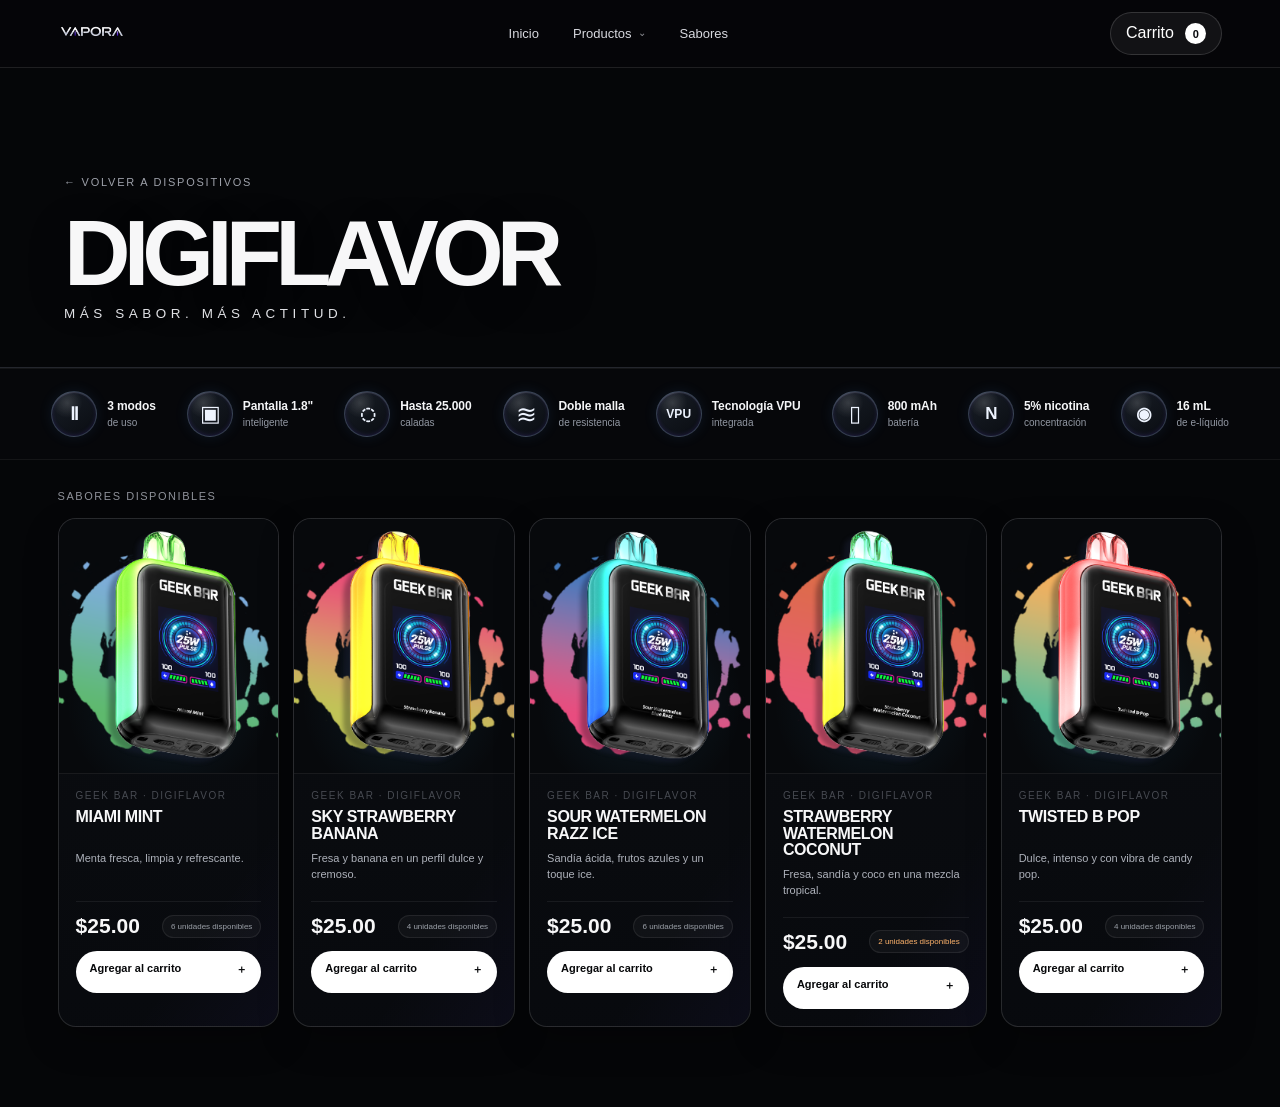
==== digiflavor/index.html @ 23198f30 "Update index.html" ====
<!doctype html>
<html lang="es">
<head>
<meta charset="utf-8">
<meta name="viewport" content="width=device-width,initial-scale=1">
<title>DIGIFLAVOR | VAPORA</title>
<link rel="icon" type="image/png" href="../favicon.png">
<style>
*{box-sizing:border-box} html{scroll-behavior:smooth} body{margin:0;background:#050608;color:#f7f7f8;font-family:Arial,Helvetica,sans-serif}
a{color:inherit;text-decoration:none} button{font:inherit}
header{height:68px;position:sticky;top:0;z-index:20;display:flex;align-items:center;justify-content:space-between;padding:0 4.5vw;background:rgba(6,7,10,.68);border-bottom:1px solid rgba(255,255,255,.10);backdrop-filter:blur(8px) saturate(130%);-webkit-backdrop-filter:blur(8px) saturate(130%)}
.logo{height:23px;width:auto} nav{display:flex;gap:34px;font-size:13px;color:#d8d9df} nav a:hover{color:white}
.cart-button{border:1px solid rgba(255,255,255,.14);background:rgba(255,255,255,.055);color:white;border-radius:999px;padding:10px 15px;cursor:pointer}
.cart-count{display:inline-grid;place-items:center;margin-left:7px;background:white;color:#08090c;border-radius:50%;width:21px;height:21px;font-size:11px;font-weight:800}
.hero{padding:72px 5vw 48px;border-bottom:1px solid #24262d;position:relative;overflow:hidden}
.hero:before{content:"";position:absolute;width:520px;height:260px;right:4vw;top:-110px;background:radial-gradient(circle,#38cfff55 0%,transparent 68%);filter:blur(35px);opacity:.45;pointer-events:none}
.back{font-size:11px;letter-spacing:.16em;color:#9ea1aa;text-transform:uppercase} .hero h1{font-size:clamp(52px,8vw,116px);letter-spacing:-.075em;line-height:.82;margin:28px 0 18px;font-weight:900}
.hero p{margin:0;color:#c4c6cc;font-size:14px;letter-spacing:.08em} .hero p b{color:white}
.catalog{padding:34px 4.5vw 80px} .catalog-head{display:flex;justify-content:space-between;align-items:end;margin-bottom:22px}
.catalog-head p{margin:0;color:#8f929a;font-size:11px;letter-spacing:.14em;text-transform:uppercase} .catalog-head strong{font-size:13px}
.grid{display:grid;grid-template-columns:repeat(4,minmax(0,1fr));gap:14px}
.product-card{background:#101216;border:1px solid #292c33;border-radius:12px;overflow:hidden;min-width:0;transition:transform .2s,border-color .2s}
.product-card:hover{transform:translateY(-3px);border-color:#424650}
.product-visual{height:225px;position:relative;display:grid;place-items:center;background:radial-gradient(circle at 50% 45%,color-mix(in srgb,#38cfff 22%,transparent),transparent 45%),linear-gradient(155deg,#151820,#090a0d);overflow:hidden}
.visual-orb{position:absolute;width:105px;height:105px;border-radius:50%;background:#38cfff;filter:blur(55px);opacity:.18}
.product-visual span{position:relative;text-align:center;font-size:10px;line-height:1.55;letter-spacing:.19em;color:#5e626c}
.product-info{padding:17px} .eyebrow{font-size:9px;letter-spacing:.13em;color:#737780;margin:0 0 8px}
.product-info h2{font-size:17px;line-height:1.1;margin:0 0 20px;min-height:38px;text-transform:uppercase}
.meta{display:flex;justify-content:space-between;gap:10px;align-items:center;margin-bottom:15px} .meta strong{font-size:20px}
.stock{font-size:9px;color:#9ba0a8;text-align:right} .stock.low{color:#ffb36b}
.add{width:100%;border:0;border-radius:999px;background:white;color:#07080a;padding:12px 14px;font-size:11px;font-weight:800;display:flex;justify-content:space-between;cursor:pointer} .add:hover{opacity:.88} .add:disabled{opacity:.35;cursor:not-allowed}
.drawer-overlay{position:fixed;inset:0;background:rgba(0,0,0,.55);opacity:0;pointer-events:none;transition:.25s;z-index:39} .drawer-overlay.open{opacity:1;pointer-events:auto}
.drawer{position:fixed;right:0;top:0;height:100%;width:min(420px,92vw);background:#0b0c10;border-left:1px solid #292c33;z-index:40;transform:translateX(100%);transition:.28s;padding:22px;display:flex;flex-direction:column} .drawer.open{transform:none}
.drawer-head{display:flex;justify-content:space-between;align-items:center;border-bottom:1px solid #26282f;padding-bottom:18px} .drawer-head button{background:none;border:0;color:white;font-size:24px;cursor:pointer}
.cart-items{flex:1;overflow:auto;padding:12px 0} .cart-item{display:flex;justify-content:space-between;gap:12px;padding:14px 0;border-bottom:1px solid #202229} .cart-item strong{font-size:12px;text-transform:uppercase} .cart-item p{font-size:10px;color:#8f929a;margin:5px 0 0}
.qty{display:flex;align-items:center;gap:8px} .qty button{width:26px;height:26px;border:1px solid #30333b;background:#15171c;color:white;border-radius:50%;cursor:pointer} .qty span{font-size:12px;min-width:14px;text-align:center}
.cart-footer{border-top:1px solid #292c33;padding-top:17px} .total{display:flex;justify-content:space-between;font-size:18px;margin-bottom:13px} .checkout{width:100%;border:0;border-radius:999px;background:white;color:black;padding:14px;font-weight:800;cursor:pointer}
.notice{font-size:9px;color:#777b84;line-height:1.5;margin-top:10px}
@media(max-width:1050px){.grid{grid-template-columns:repeat(3,1fr)}}
@media(max-width:760px){nav{display:none} .hero{padding-top:48px} .grid{grid-template-columns:repeat(2,1fr)} .product-visual{height:180px}}
@media(max-width:480px){.grid{grid-template-columns:1fr} .product-visual{height:210px}}

/* ===== PRODUCTOS DROPDOWN ===== */
nav .nav-products{position:relative;display:flex;align-items:center}
nav .nav-products>a{display:flex;align-items:center;gap:6px}
nav .nav-products>a::after{content:"⌄";font-size:10px;opacity:.65;transform:translateY(-1px)}
nav .products-menu{
  position:absolute;top:calc(100% + 17px);left:50%;transform:translate(-50%,8px);
  min-width:205px;padding:7px;background:rgba(10,11,15,.90);
  border:1px solid rgba(255,255,255,.11);border-radius:12px;
  box-shadow:0 18px 45px rgba(0,0,0,.35);
  -webkit-backdrop-filter:blur(18px) saturate(145%);
  backdrop-filter:blur(18px) saturate(145%);
  opacity:0;visibility:hidden;pointer-events:none;transition:.18s ease;
}
nav .nav-products:hover .products-menu,
nav .nav-products:focus-within .products-menu{
  opacity:1;visibility:visible;pointer-events:auto;transform:translate(-50%,0);
}
nav .products-menu::before{content:"";position:absolute;left:0;right:0;top:-18px;height:18px}
nav .products-menu a{
  display:block;padding:11px 12px;border-radius:8px;color:#cfd1d7!important;
  font-size:12px!important;white-space:nowrap;
}
nav .products-menu a:hover{background:rgba(255,255,255,.075);color:#fff!important}
nav .products-menu .all-products{color:#fff!important;font-weight:700}
nav .products-menu .divider{height:1px;background:rgba(255,255,255,.09);margin:5px 7px}
@media(max-width:760px){nav .products-menu{display:none}}


/* ===== FIX DROPDOWN + LIQUID GLASS ===== */
header{
  z-index:9999 !important;
  overflow:visible !important;
  isolation:isolate;
}
header nav{
  position:relative;
  z-index:10001 !important;
  overflow:visible !important;
}
header .nav-products{
  position:relative !important;
  z-index:10002 !important;
  overflow:visible !important;
}
header .products-menu{
  z-index:10050 !important;
  overflow:hidden !important;

  /* Liquid Glass: claro, poco blur, borde tipo lente */
  background:
    linear-gradient(180deg,
      rgba(18,19,25,.30) 0%,
      rgba(7,8,12,.20) 100%) !important;
  border:1px solid rgba(255,255,255,.16) !important;

  -webkit-backdrop-filter:
    blur(5px)
    saturate(135%)
    contrast(105%)
    brightness(103%) !important;
  backdrop-filter:
    blur(5px)
    saturate(135%)
    contrast(105%)
    brightness(103%) !important;

  box-shadow:
    0 18px 42px rgba(0,0,0,.30),
    inset 0 1px 0 rgba(255,255,255,.18),
    inset 0 -1px 0 rgba(255,255,255,.055) !important;
}

/* reflejo superior del cristal */
header .products-menu::after{
  content:"";
  position:absolute;
  inset:0;
  pointer-events:none;
  border-radius:inherit;
  background:
    linear-gradient(180deg,
      rgba(255,255,255,.13) 0,
      rgba(255,255,255,.035) 1px,
      transparent 13%,
      transparent 80%,
      rgba(255,255,255,.035) 100%);
  box-shadow:
    inset 0 1px 0 rgba(255,255,255,.10),
    inset 0 -1px 0 rgba(255,255,255,.04);
}

/* links por encima del reflejo */
header .products-menu a,
header .products-menu .divider{
  position:relative;
  z-index:2;
}
header .products-menu a:hover{
  background:
    linear-gradient(180deg,
      rgba(255,255,255,.105),
      rgba(255,255,255,.055)) !important;
  box-shadow:inset 0 1px 0 rgba(255,255,255,.08);
}

/* El contenido nunca debe competir con el menú */
.hero,
main,
.content,
.community-strip,
.flavor-explorer{
  position:relative;
  z-index:1;
}


/* ===== FIX PUENTE DE HOVER DEL DROPDOWN ===== */
/* Crea una zona invisible entre "Productos" y el panel para que
   el cursor pueda bajar sin perder el estado :hover. */
header .nav-products::before{
  content:"";
  position:absolute;
  top:100%;
  left:50%;
  transform:translateX(-50%);
  width:235px;
  height:24px;
  background:transparent;
  pointer-events:auto;
  z-index:10049;
}

/* Acercamos ligeramente el panel al enlace. */
header .nav-products .products-menu{
  top:calc(100% + 10px) !important;
}

/* Mantener abierto tanto al pasar por el enlace como por el puente/panel. */
header .nav-products:hover .products-menu,
header .nav-products:focus-within .products-menu,
header .nav-products .products-menu:hover{
  opacity:1 !important;
  visibility:visible !important;
  pointer-events:auto !important;
  transform:translate(-50%,0) !important;
}


/* ===== DROPDOWN HOVER FIX V2 ===== */
/* Sin hueco físico: el panel empieza exactamente donde termina Productos. */
header .nav-products{
  position:relative !important;
  padding:18px 0 !important;
  margin:-18px 0 !important;
}

header .nav-products .products-menu{
  top:100% !important;
  margin-top:0 !important;
}

/* Zona de tolerancia adicional, ahora dentro del mismo área continua. */
header .nav-products::before{
  content:"" !important;
  position:absolute !important;
  top:100% !important;
  left:-55px !important;
  width:calc(100% + 110px) !important;
  height:16px !important;
  transform:none !important;
  background:transparent !important;
  pointer-events:auto !important;
}

/* El menú no se cierra mientras el cursor esté en cualquier parte
   del bloque Productos + desplegable. */
header .nav-products:hover > .products-menu,
header .nav-products:focus-within > .products-menu,
header .nav-products > .products-menu:hover{
  opacity:1 !important;
  visibility:visible !important;
  pointer-events:auto !important;
  transform:translate(-50%,0) !important;
}


/* ===== DIGIFLAVOR VIDEO HERO ===== */
.hero{
  min-height:430px !important;
  padding:0 !important;
  display:flex;
  align-items:flex-end;
  position:relative;
  overflow:hidden;
  isolation:isolate;
  background:#050608;
}
.hero-video{
  position:absolute;
  inset:0;
  width:100%;
  height:100%;
  object-fit:cover;
  z-index:-3;
}
.hero::before{
  content:"";
  position:absolute;
  inset:0;
  z-index:-2;
  background:
    linear-gradient(90deg,rgba(5,6,8,.92) 0%,rgba(5,6,8,.55) 43%,rgba(5,6,8,.12) 72%,rgba(5,6,8,.30) 100%),
    linear-gradient(180deg,rgba(5,6,8,.12),rgba(5,6,8,.16) 52%,#050608 100%) !important;
  filter:none !important;
  opacity:1 !important;
  width:auto !important;
  height:auto !important;
  right:0 !important;
  top:0 !important;
}
.hero-content{
  position:relative;
  z-index:2;
  width:100%;
  padding:72px 5vw 58px;
}
.hero h1{
  margin:25px 0 18px !important;
  text-shadow:0 12px 40px rgba(0,0,0,.32);
}
.hero p{
  color:#e1e2e6 !important;
}
.product-visual.real-product{
  background:#08090c !important;
  height:255px !important;
}
.product-visual.real-product img{
  width:100%;
  height:100%;
  object-fit:contain;
  display:block;
  transform:scale(.94);
  transition:transform .28s ease;
}
.product-card:hover .product-visual.real-product img{
  transform:scale(.985);
}
@media(max-width:760px){
  .hero{min-height:360px !important}
  .hero-content{padding:58px 5vw 42px}
  .product-visual.real-product{height:210px !important}
}
@media(prefers-reduced-motion:reduce){
  .hero-video{display:none}
}


/* ===== SUBBANNER DE ESPECIFICACIONES ===== */
.specs-strip{
  width:100%;
  padding:26px clamp(18px,3vw,46px) 18px;
  background:#050608;
  border-top:1px solid rgba(255,255,255,.055);
  border-bottom:1px solid rgba(255,255,255,.055);
  overflow:hidden;
}
.specs-strip img{
  display:block;
  width:min(100%,1500px);
  height:auto;
  margin:0 auto;
  object-fit:contain;
}

/* ===== PRODUCT CARDS V2 ===== */
.products-grid{
  gap:18px !important;
}
.product-card{
  position:relative !important;
  overflow:hidden !important;
  border:1px solid rgba(255,255,255,.10) !important;
  border-radius:22px !important;
  background:
    radial-gradient(circle at 50% 18%,rgba(121,83,255,.09),transparent 34%),
    linear-gradient(180deg,#0c0e12 0%,#08090c 100%) !important;
  box-shadow:0 18px 45px rgba(0,0,0,.22) !important;
  transition:transform .28s ease,border-color .28s ease,box-shadow .28s ease !important;
}
.product-card::before{
  content:"";
  position:absolute;
  inset:0;
  pointer-events:none;
  border-radius:inherit;
  background:linear-gradient(125deg,rgba(255,255,255,.075),transparent 22%,transparent 75%,rgba(103,73,255,.06));
  opacity:.8;
}
.product-card:hover{
  transform:translateY(-5px) !important;
  border-color:rgba(255,255,255,.20) !important;
  box-shadow:0 24px 60px rgba(0,0,0,.36),0 0 32px rgba(93,68,255,.07) !important;
}
.product-visual.real-product{
  height:300px !important;
  padding:10px 10px 0 !important;
  background:
    radial-gradient(circle at 50% 70%,rgba(111,84,255,.13),transparent 44%),
    #07080b !important;
  border-bottom:1px solid rgba(255,255,255,.07);
}
.product-visual.real-product img{
  width:100% !important;
  height:100% !important;
  object-fit:contain !important;
  transform:scale(.96) !important;
  filter:drop-shadow(0 22px 24px rgba(0,0,0,.34));
}
.product-card:hover .product-visual.real-product img{
  transform:scale(1.015) !important;
}
.product-info{
  padding:20px 18px 18px !important;
  position:relative;
}
.product-info .eyebrow{
  font-size:10px !important;
  letter-spacing:.15em !important;
  opacity:.58 !important;
}
.product-info h3{
  font-size:22px !important;
  letter-spacing:-.035em !important;
  margin:7px 0 18px !important;
}
.price-row{
  align-items:flex-end !important;
  margin-top:8px !important;
  padding-top:16px !important;
  border-top:1px solid rgba(255,255,255,.07);
}
.price{
  font-size:25px !important;
  letter-spacing:-.04em !important;
}
.stock{
  padding:6px 9px !important;
  border:1px solid rgba(255,255,255,.08);
  border-radius:999px;
  background:rgba(255,255,255,.035);
  font-size:10px !important;
}
.add-btn{
  margin-top:14px !important;
  min-height:46px !important;
  border-radius:14px !important;
  border:1px solid rgba(255,255,255,.12) !important;
  background:rgba(255,255,255,.94) !important;
  color:#090a0d !important;
  transition:transform .2s ease,background .2s ease !important;
}
.add-btn:hover{
  transform:translateY(-1px);
  background:#fff !important;
}
@media(max-width:760px){
  .specs-strip{
    padding:18px 14px 12px;
    overflow-x:auto;
    scrollbar-width:none;
  }
  .specs-strip::-webkit-scrollbar{display:none}
  .specs-strip img{
    width:1000px;
    max-width:none;
  }
  .product-visual.real-product{height:270px !important}
}


/* ===== DIGIFLAVOR APPROVED LOOK ===== */
.hero{
  min-height:330px !important;
}
.hero-content{
  padding:62px 5vw 46px !important;
}
.hero h1{
  font-size:clamp(58px,7.2vw,108px) !important;
  margin:26px 0 14px !important;
}
.hero-slogan{
  color:#f1f2f5 !important;
  font-size:clamp(12px,1.05vw,16px) !important;
  font-weight:500 !important;
  letter-spacing:.34em !important;
  text-transform:uppercase;
}

/* Compact specs row */
.specs-strip{
  padding:10px clamp(20px,3.5vw,54px) 12px !important;
  min-height:0 !important;
  display:flex;
  align-items:center;
}
.specs-strip img{
  width:min(100%,1450px) !important;
  max-height:190px !important;
  object-fit:contain !important;
}

/* Five cards on desktop, like the approved concept */
.catalog{
  padding-top:28px !important;
}
.grid{
  grid-template-columns:repeat(5,minmax(0,1fr)) !important;
  gap:14px !important;
}
.product-card{
  border-radius:18px !important;
  background:
    linear-gradient(180deg,rgba(11,13,17,.98),rgba(8,10,14,.98)) !important;
  border:1px solid rgba(255,255,255,.13) !important;
  box-shadow:0 14px 34px rgba(0,0,0,.28) !important;
}
.product-visual.real-product{
  height:255px !important;
  padding:0 !important;
  background:
    radial-gradient(circle at 50% 72%,rgba(60,190,255,.09),transparent 48%),
    #07090c !important;
}
.product-visual.real-product img{
  width:100% !important;
  height:100% !important;
  object-fit:cover !important;
  transform:scale(1.01) !important;
  filter:none !important;
}
.product-card:hover .product-visual.real-product img{
  transform:scale(1.045) !important;
}
.product-info{
  padding:16px 17px 17px !important;
  min-height:214px;
  display:flex;
  flex-direction:column;
}
.product-info h2{
  font-size:16px !important;
  line-height:1.04 !important;
  min-height:34px !important;
  margin:0 0 8px !important;
  letter-spacing:-.025em;
}
.flavor-copy{
  margin:0 0 16px;
  min-height:34px;
  color:#aeb2bb;
  font-size:11px;
  line-height:1.45;
}
.meta{
  margin-top:auto !important;
  margin-bottom:13px !important;
  padding-top:12px !important;
  border-top:1px solid rgba(255,255,255,.065);
}
.meta strong{
  font-size:21px !important;
}
.stock{
  white-space:nowrap;
  font-size:8px !important;
  padding:6px 8px !important;
}
.add{
  border-radius:999px !important;
  min-height:42px;
  padding:11px 14px !important;
}
@media(max-width:1200px){
  .grid{grid-template-columns:repeat(3,minmax(0,1fr)) !important}
}
@media(max-width:760px){
  .hero{min-height:300px !important}
  .hero-content{padding:50px 5vw 38px !important}
  .specs-strip{
    overflow-x:auto !important;
    padding:8px 12px !important;
  }
  .specs-strip img{
    width:920px !important;
    max-width:none !important;
    max-height:145px !important;
  }
  .grid{grid-template-columns:repeat(2,minmax(0,1fr)) !important}
  .product-visual.real-product{height:230px !important}
}
@media(max-width:520px){
  .grid{grid-template-columns:1fr !important}
  .product-visual.real-product{height:300px !important}
}


/* ===== SPACING + SPECS SIZE FIX ===== */
.hero{
  min-height:300px !important;
}
.specs-strip{
  height:auto !important;
  min-height:0 !important;
  padding:8px 24px 10px !important;
  margin:0 !important;
  display:flex !important;
  align-items:center !important;
  justify-content:center !important;
}
.specs-strip img{
  display:block !important;
  width:min(94vw,1320px) !important;
  max-width:1320px !important;
  max-height:none !important;
  height:auto !important;
  margin:0 auto !important;
}
.catalog{
  padding-top:18px !important;
}
.catalog-head{
  margin-bottom:16px !important;
}
@media(max-width:760px){
  .specs-strip{
    padding:6px 12px 8px !important;
    justify-content:flex-start !important;
    overflow-x:auto !important;
  }
  .specs-strip img{
    width:900px !important;
    max-width:none !important;
  }
  .catalog{padding-top:14px !important}
}


/* ===== SPECS BALANCED SPACING FINAL ===== */
.specs-strip{
  height:auto !important;
  min-height:0 !important;
  padding:34px 24px 36px !important;
  margin:0 !important;
  display:flex !important;
  align-items:center !important;
  justify-content:center !important;
}
.specs-strip img{
  display:block !important;
  width:min(86vw,1190px) !important;
  max-width:1190px !important;
  max-height:none !important;
  height:auto !important;
  margin:0 auto !important;
}
.catalog{
  padding-top:34px !important;
}
.catalog-head{
  margin-bottom:16px !important;
}
@media(max-width:760px){
  .specs-strip{
    padding:26px 12px 28px !important;
    justify-content:flex-start !important;
    overflow-x:auto !important;
  }
  .specs-strip img{
    width:820px !important;
    max-width:none !important;
  }
  .catalog{
    padding-top:28px !important;
  }
}


/* ===== SUBBANNER CANVAS FIX ===== */
.specs-strip{
  height:245px !important;
  min-height:245px !important;
  padding:0 24px !important;
  margin:0 !important;
  position:relative !important;
  overflow:hidden !important;
  display:flex !important;
  align-items:center !important;
  justify-content:center !important;
}
.specs-strip img{
  position:absolute !important;
  left:50% !important;
  top:50% !important;
  width:min(86vw,1190px) !important;
  max-width:1190px !important;
  height:auto !important;
  max-height:none !important;
  margin:0 !important;
  transform:translate(-50%,-50%) scale(1.62) !important;
  transform-origin:center center !important;
}
.catalog{
  padding-top:28px !important;
}
@media(max-width:760px){
  .specs-strip{
    height:205px !important;
    min-height:205px !important;
    padding:0 !important;
    overflow-x:hidden !important;
  }
  .specs-strip img{
    width:760px !important;
    max-width:none !important;
    transform:translate(-50%,-50%) scale(1.42) !important;
  }
  .catalog{padding-top:24px !important}
}


/* ===== SUBBANNER FINAL CLEAN FIX ===== */
.specs-strip{
  height:auto !important;
  min-height:0 !important;
  padding:28px 32px 30px !important;
  margin:0 !important;
  overflow:hidden !important;
  display:flex !important;
  align-items:center !important;
  justify-content:center !important;
}
.specs-strip img{
  position:static !important;
  display:block !important;
  width:min(88vw,1240px) !important;
  max-width:1240px !important;
  height:auto !important;
  max-height:none !important;
  margin:0 auto !important;
  transform:none !important;
}
.catalog{
  padding-top:28px !important;
}
@media(max-width:760px){
  .specs-strip{
    height:auto !important;
    min-height:0 !important;
    padding:22px 14px 24px !important;
    overflow-x:auto !important;
    justify-content:flex-start !important;
  }
  .specs-strip img{
    position:static !important;
    width:820px !important;
    max-width:none !important;
    transform:none !important;
  }
  .catalog{padding-top:24px !important}
}


/* ===== DIGIFLAVOR COMPACT FEATURE STRIP ===== */
.feature-strip{
  background:#06070a;
  border-top:1px solid rgba(255,255,255,.055);
  border-bottom:1px solid rgba(255,255,255,.055);
  padding:22px clamp(24px,4vw,64px);
  overflow-x:auto;
  scrollbar-width:none;
}
.feature-strip::-webkit-scrollbar{display:none}
.feature-track{
  width:min(100%,1320px);
  margin:0 auto;
  display:flex;
  align-items:center;
  justify-content:space-between;
  gap:24px;
}
.feature-item{
  flex:0 0 auto;
  display:flex;
  align-items:center;
  gap:10px;
  color:#f4f5f7;
  white-space:nowrap;
}
.feature-icon{
  width:46px;
  height:46px;
  flex:0 0 46px;
  border-radius:50%;
  display:grid;
  place-items:center;
  position:relative;
  overflow:hidden;
  color:#eef4ff;
  font-size:18px;
  font-weight:700;
  letter-spacing:-.04em;
  background:
    radial-gradient(circle at 35% 25%,rgba(255,255,255,.15),transparent 34%),
    linear-gradient(145deg,rgba(25,31,40,.96),rgba(10,13,18,.98));
  border:1px solid rgba(175,205,255,.24);
  box-shadow:
    inset 0 1px 0 rgba(255,255,255,.12),
    0 0 14px rgba(80,160,255,.10);
}
.feature-icon::after{
  content:"";
  position:absolute;
  inset:-1px;
  border-radius:inherit;
  pointer-events:none;
  box-shadow:inset 0 -1px 5px rgba(116,78,255,.22);
}
.feature-icon.vpu{
  font-size:12px;
  letter-spacing:.01em;
}
.feature-icon.mesh{font-size:25px;font-weight:400}
.feature-icon.screen,
.feature-icon.battery{font-size:22px;font-weight:400}
.feature-icon.nicotine{font-size:17px}
.feature-item b{
  display:block;
  font-size:12px;
  line-height:1.15;
  font-weight:650;
  letter-spacing:-.01em;
}
.feature-item small{
  display:block;
  margin-top:3px;
  color:#9298a3;
  font-size:10px;
  line-height:1.1;
  font-weight:400;
}
.catalog{
  padding-top:30px !important;
}
@media(max-width:1100px){
  .feature-track{
    width:max-content;
    justify-content:flex-start;
    padding-right:20px;
  }
}
@media(max-width:760px){
  .feature-strip{
    padding:16px 16px;
  }
  .feature-track{gap:20px}
  .feature-icon{
    width:42px;
    height:42px;
    flex-basis:42px;
  }
  .feature-item b{font-size:11px}
  .feature-item small{font-size:9px}
  .catalog{padding-top:24px !important}
}

</style>
</head>
<body>
<header>
  <a href="../index.html"><img class="logo" src="../LOGO.png" alt="VAPORA"></a>
  <nav><a href="../index.html">Inicio</a><div class="nav-products">
<a href="../productos.html">Productos</a>
<div class="products-menu">
<a class="all-products" href="../productos.html">Todos los productos</a>
<div class="divider"></div>
<a href="./">Digiflavor</a>
<a href="../pulse.html">Geek Bar Pulse</a>
<a href="../pulse-x.html">Geek Bar Pulse X</a>
</div>
</div><a href="../index.html#sabores">Sabores</a></nav>
  <button class="cart-button" id="cartButton">Carrito <span class="cart-count" id="cartCount">0</span></button>
</header>

<section class="hero">
  <video class="hero-video" autoplay muted loop playsinline preload="metadata" aria-hidden="true">
    <source src="VideoBanner.mp4" type="video/mp4">
  </video>
  <div class="hero-content">
    <a class="back" href="../index.html#productos">← Volver a dispositivos</a>
    <h1>DIGIFLAVOR</h1>
    <p class="hero-slogan">MÁS SABOR. MÁS ACTITUD.</p>
  </div>
</section>


<section class="feature-strip" aria-label="Características de Digiflavor">
  <div class="feature-track">
    <div class="feature-item"><span class="feature-icon mode">Ⅱ</span><span><b>3 modos</b><small>de uso</small></span></div>
    <div class="feature-item"><span class="feature-icon screen">▣</span><span><b>Pantalla 1.8"</b><small>inteligente</small></span></div>
    <div class="feature-item"><span class="feature-icon puff">◌</span><span><b>Hasta 25.000</b><small>caladas</small></span></div>
    <div class="feature-item"><span class="feature-icon mesh">≋</span><span><b>Doble malla</b><small>de resistencia</small></span></div>
    <div class="feature-item"><span class="feature-icon vpu">VPU</span><span><b>Tecnología VPU</b><small>integrada</small></span></div>
    <div class="feature-item"><span class="feature-icon battery">▯</span><span><b>800 mAh</b><small>batería</small></span></div>
    <div class="feature-item"><span class="feature-icon nicotine">N</span><span><b>5% nicotina</b><small>concentración</small></span></div>
    <div class="feature-item"><span class="feature-icon liquid">◉</span><span><b>16 mL</b><small>de e-líquido</small></span></div>
  </div>
</section>



<main class="catalog">
  <div class="catalog-head">
    <p>Sabores disponibles</p>
    
  </div>
  <div class="grid">
        <article class="product-card">
          <div class="product-visual real-product" aria-label="Miami Mint"><img src="MiamiMint.png" alt="Digiflavor Miami Mint" loading="lazy" decoding="async"></div>
          <div class="product-info">
            <p class="eyebrow">GEEK BAR · DIGIFLAVOR</p>
            <h2>Miami Mint</h2>
            <p class="flavor-copy">Menta fresca, limpia y refrescante.</p>
            <div class="meta">
              <strong>$25.00</strong>
              <span class="stock">6 unidades disponibles</span>
            </div>
            <button class="add" onclick="addToCart(100)">Agregar al carrito <span>＋</span></button>
          </div>
        </article>

        <article class="product-card">
          <div class="product-visual real-product" aria-label="Sky Strawberry Banana"><img src="StrawberryBanana.png" alt="Digiflavor Sky Strawberry Banana" loading="lazy" decoding="async"></div>
          <div class="product-info">
            <p class="eyebrow">GEEK BAR · DIGIFLAVOR</p>
            <h2>Sky Strawberry Banana</h2>
            <p class="flavor-copy">Fresa y banana en un perfil dulce y cremoso.</p>
            <div class="meta">
              <strong>$25.00</strong>
              <span class="stock">4 unidades disponibles</span>
            </div>
            <button class="add" onclick="addToCart(101)">Agregar al carrito <span>＋</span></button>
          </div>
        </article>

        <article class="product-card">
          <div class="product-visual real-product" aria-label="Sour Watermelon Razz Ice"><img src="SourWatermelonBlueRazz.png" alt="Digiflavor Sour Watermelon Razz Ice" loading="lazy" decoding="async"></div>
          <div class="product-info">
            <p class="eyebrow">GEEK BAR · DIGIFLAVOR</p>
            <h2>Sour Watermelon Razz Ice</h2>
            <p class="flavor-copy">Sandía ácida, frutos azules y un toque ice.</p>
            <div class="meta">
              <strong>$25.00</strong>
              <span class="stock">6 unidades disponibles</span>
            </div>
            <button class="add" onclick="addToCart(102)">Agregar al carrito <span>＋</span></button>
          </div>
        </article>

        <article class="product-card">
          <div class="product-visual real-product" aria-label="Strawberry Watermelon Coconut"><img src="StrawberryWatermelonCoconut.png" alt="Digiflavor Strawberry Watermelon Coconut" loading="lazy" decoding="async"></div>
          <div class="product-info">
            <p class="eyebrow">GEEK BAR · DIGIFLAVOR</p>
            <h2>Strawberry Watermelon Coconut</h2>
            <p class="flavor-copy">Fresa, sandía y coco en una mezcla tropical.</p>
            <div class="meta">
              <strong>$25.00</strong>
              <span class="stock low">2 unidades disponibles</span>
            </div>
            <button class="add" onclick="addToCart(103)">Agregar al carrito <span>＋</span></button>
          </div>
        </article>

        <article class="product-card">
          <div class="product-visual real-product" aria-label="Twisted B Pop"><img src="TwistedB-Pop.png" alt="Digiflavor Twisted B Pop" loading="lazy" decoding="async"></div>
          <div class="product-info">
            <p class="eyebrow">GEEK BAR · DIGIFLAVOR</p>
            <h2>Twisted B Pop</h2>
            <p class="flavor-copy">Dulce, intenso y con vibra de candy pop.</p>
            <div class="meta">
              <strong>$25.00</strong>
              <span class="stock">4 unidades disponibles</span>
            </div>
            <button class="add" onclick="addToCart(104)">Agregar al carrito <span>＋</span></button>
          </div>
        </article></div>
</main>

<div class="drawer-overlay" id="overlay"></div>
<aside class="drawer" id="drawer">
  <div class="drawer-head"><strong>Tu carrito</strong><button id="closeCart">×</button></div>
  <div class="cart-items" id="cartItems"></div>
  <div class="cart-footer">
    <div class="total"><span>Total</span><strong id="cartTotal">$0.00</strong></div>
    <button class="checkout" onclick="alert('El checkout se conectará en el siguiente paso.')">Continuar compra</button>
    <p class="notice">La disponibilidad se controla según el inventario cargado en el catálogo.</p>
  </div>
</aside>

<script>
const products=[{id:100,name:"Miami Mint",model:"DIGIFLAVOR",price:25.00,stock:6},{id:101,name:"Sky Strawberry Banana",model:"DIGIFLAVOR",price:25.00,stock:4},{id:102,name:"Sour Watermelon Razz Ice",model:"DIGIFLAVOR",price:25.00,stock:6},{id:103,name:"Strawberry Watermelon Coconut",model:"DIGIFLAVOR",price:25.00,stock:2},{id:104,name:"Twisted B Pop",model:"DIGIFLAVOR",price:25.00,stock:4},{id:105,name:"Blackberry Blueberry",model:"PULSE X",price:30.00,stock:4},{id:106,name:"Blue Rancher",model:"PULSE X",price:30.00,stock:6},{id:107,name:"Blue Razz Ice",model:"PULSE X",price:30.00,stock:4},{id:108,name:"Lemon Heads",model:"PULSE X",price:30.00,stock:1},{id:109,name:"Miami Mint",model:"PULSE X",price:30.00,stock:4},{id:110,name:"Orange Fcuking",model:"PULSE X",price:30.00,stock:2},{id:111,name:"Pink & Blue",model:"PULSE X",price:30.00,stock:6},{id:112,name:"Sour Apple Ice",model:"PULSE X",price:30.00,stock:7},{id:113,name:"Strawberry Kiwi Ice",model:"PULSE X",price:30.00,stock:4},{id:114,name:"Banana Taffy Freeze",model:"PULSE X",price:30.00,stock:2},{id:115,name:"Strawberry Watermelon",model:"PULSE X",price:30.00,stock:4},{id:116,name:"Black Cherry",model:"PULSE",price:23.00,stock:2},{id:117,name:"Blue Razz Ice",model:"PULSE",price:23.00,stock:3},{id:118,name:"Cherry Bomb",model:"PULSE",price:23.00,stock:2},{id:119,name:"Frozen Blackberry Fab",model:"PULSE",price:23.00,stock:2},{id:120,name:"Sour Watermelon Drop",model:"PULSE",price:23.00,stock:2},{id:121,name:"Stone Freeze",model:"PULSE",price:23.00,stock:1},{id:122,name:"Watermelon Ice",model:"PULSE",price:23.00,stock:4}];
let cart=JSON.parse(localStorage.getItem("vaporaCart")||"{}");
const drawer=document.getElementById("drawer"),overlay=document.getElementById("overlay"),cartItems=document.getElementById("cartItems"),cartTotal=document.getElementById("cartTotal"),cartCount=document.getElementById("cartCount");
function money(n){return new Intl.NumberFormat("en-US",{style:"currency",currency:"USD"}).format(n)}
function product(id){return products.find(p=>p.id===Number(id))}
function addToCart(id){
  const p=product(id); if(!p)return;
  const current=cart[id]||0;
  if(current>=p.stock){alert("No hay más unidades disponibles de este sabor.");return}
  cart[id]=current+1;saveCart();openCart();
}
function changeQty(id,delta){
  const p=product(id);if(!p)return;
  const next=(cart[id]||0)+delta;
  if(next<=0)delete cart[id]; else if(next<=p.stock)cart[id]=next;
  else alert("Has alcanzado el stock disponible.");
  saveCart();
}
function saveCart(){localStorage.setItem("vaporaCart",JSON.stringify(cart));renderCart()}
function renderCart(){
  let total=0,count=0;
  const valid=Object.entries(cart).filter(([id])=>product(id));
  if(!valid.length)cartItems.innerHTML='<p style="color:#8f929a">Tu carrito está vacío.</p>';
  else cartItems.innerHTML=valid.map(([id,qty])=>{
    const p=product(id);total+=p.price*qty;count+=qty;
    return `<div class="cart-item"><div><strong>${p.name}</strong><p>${p.model} · ${money(p.price)} · Stock ${p.stock}</p></div><div class="qty"><button onclick="changeQty(${p.id},-1)">−</button><span>${qty}</span><button onclick="changeQty(${p.id},1)">+</button></div></div>`;
  }).join("");
  cartTotal.textContent=money(total);cartCount.textContent=count;
}
function openCart(){drawer.classList.add("open");overlay.classList.add("open")}
function closeDrawer(){drawer.classList.remove("open");overlay.classList.remove("open")}
document.getElementById("cartButton").onclick=openCart;document.getElementById("closeCart").onclick=closeDrawer;overlay.onclick=closeDrawer;renderCart();
</script>
</body>
</html>
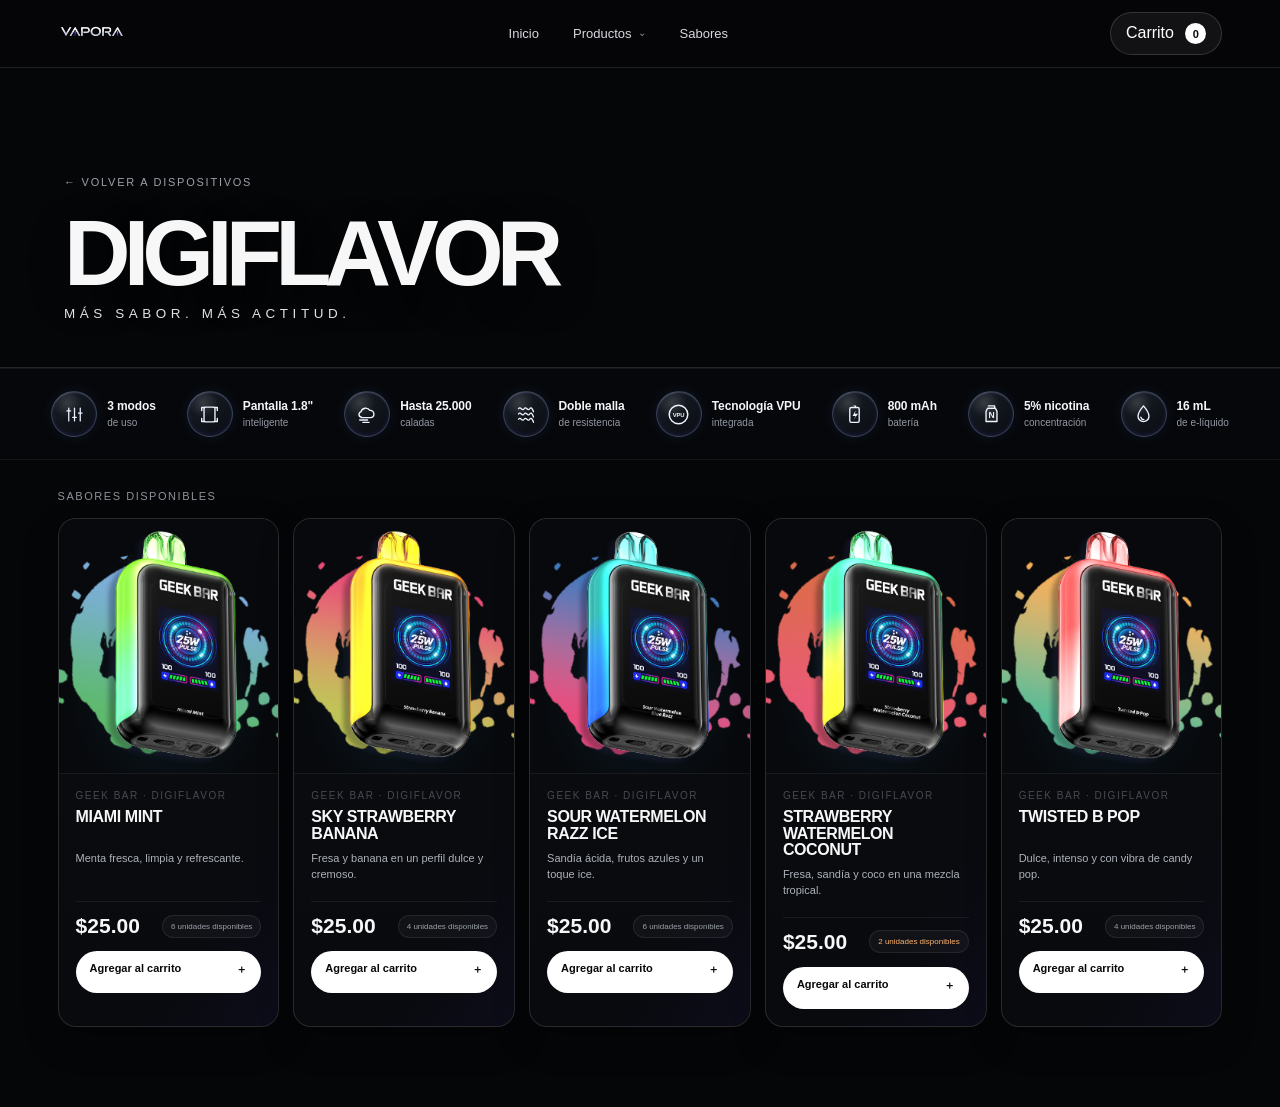
==== commit 388d09e3: "Update index.html" ====
--- a/digiflavor/index.html
+++ b/digiflavor/index.html
@@ -817,6 +817,44 @@
   .catalog{padding-top:24px !important}
 }
 
+
+/* ===== REAL SVG FEATURE ICONS ===== */
+.feature-icon svg{
+  width:25px;
+  height:25px;
+  overflow:visible;
+}
+.feature-icon svg path,
+.feature-icon svg rect,
+.feature-icon svg circle{
+  fill:none;
+  stroke:currentColor;
+  stroke-width:1.75;
+  stroke-linecap:round;
+  stroke-linejoin:round;
+}
+.feature-icon svg text{
+  fill:currentColor;
+  stroke:none;
+  font-family:Arial,sans-serif;
+  font-size:7px;
+  font-weight:800;
+  letter-spacing:-.03em;
+}
+.feature-icon.battery svg path:last-child{
+  fill:currentColor;
+  stroke:none;
+}
+.feature-icon.nicotine svg text{
+  font-size:11px;
+}
+.feature-icon.nicotine svg path:first-child{
+  fill:rgba(238,244,255,.06);
+}
+.feature-icon.mode svg{width:23px;height:23px}
+.feature-icon.mesh svg{width:24px;height:24px}
+.feature-icon.vpu svg{width:27px;height:27px}
+
 </style>
 </head>
 <body>
@@ -849,14 +887,14 @@
 
 <section class="feature-strip" aria-label="Características de Digiflavor">
   <div class="feature-track">
-    <div class="feature-item"><span class="feature-icon mode">Ⅱ</span><span><b>3 modos</b><small>de uso</small></span></div>
-    <div class="feature-item"><span class="feature-icon screen">▣</span><span><b>Pantalla 1.8"</b><small>inteligente</small></span></div>
-    <div class="feature-item"><span class="feature-icon puff">◌</span><span><b>Hasta 25.000</b><small>caladas</small></span></div>
-    <div class="feature-item"><span class="feature-icon mesh">≋</span><span><b>Doble malla</b><small>de resistencia</small></span></div>
-    <div class="feature-item"><span class="feature-icon vpu">VPU</span><span><b>Tecnología VPU</b><small>integrada</small></span></div>
-    <div class="feature-item"><span class="feature-icon battery">▯</span><span><b>800 mAh</b><small>batería</small></span></div>
-    <div class="feature-item"><span class="feature-icon nicotine">N</span><span><b>5% nicotina</b><small>concentración</small></span></div>
-    <div class="feature-item"><span class="feature-icon liquid">◉</span><span><b>16 mL</b><small>de e-líquido</small></span></div>
+    <div class="feature-item"><span class="feature-icon mode"><svg viewBox="0 0 32 32" aria-hidden="true"><path d="M8 7v18M16 7v18M24 7v18"/><path d="M5.5 11H10.5M13.5 20H18.5M21.5 14H26.5"/></svg></span><span><b>3 modos</b><small>de uso</small></span></div>
+    <div class="feature-item"><span class="feature-icon screen"><svg viewBox="0 0 32 32" aria-hidden="true"><rect x="9" y="6.5" width="14" height="19" rx="2"/><path d="M6 11V7h4M22 7h4v4M26 21v4h-4M10 25H6v-4"/></svg></span><span><b>Pantalla 1.8"</b><small>inteligente</small></span></div>
+    <div class="feature-item"><span class="feature-icon puff"><svg viewBox="0 0 32 32" aria-hidden="true"><path d="M8 19c-3.5 0-4-5.5-.4-6.4A6.3 6.3 0 0 1 19 10.8a4.7 4.7 0 0 1 5.2 4.6c0 2.6-2.1 4.6-4.7 4.6H8Z"/><path d="M6 23h10M10 26h8"/></svg></span><span><b>Hasta 25.000</b><small>caladas</small></span></div>
+    <div class="feature-item"><span class="feature-icon mesh"><svg viewBox="0 0 32 32" aria-hidden="true"><path d="M6 9c2.5-4 5 4 7.5 0s5 4 7.5 0 5 4 5 4M6 16c2.5-4 5 4 7.5 0s5 4 7.5 0 5 4 5 4M6 23c2.5-4 5 4 7.5 0s5 4 7.5 0 5 4 5 4"/></svg></span><span><b>Doble malla</b><small>de resistencia</small></span></div>
+    <div class="feature-item"><span class="feature-icon vpu"><svg viewBox="0 0 32 32" aria-hidden="true"><circle cx="16" cy="16" r="11"/><text x="16" y="19" text-anchor="middle">VPU</text></svg></span><span><b>Tecnología VPU</b><small>integrada</small></span></div>
+    <div class="feature-item"><span class="feature-icon battery"><svg viewBox="0 0 32 32" aria-hidden="true"><rect x="10" y="7" width="12" height="19" rx="2"/><path d="M14 4.5h4V7M17.5 11l-4 7h4l-3 5 6-8h-4l1-4Z"/></svg></span><span><b>800 mAh</b><small>batería</small></span></div>
+    <div class="feature-item"><span class="feature-icon nicotine"><svg viewBox="0 0 32 32" aria-hidden="true"><path d="M11 8h10l2 4v13H9V12l2-4Z"/><path d="M12 5h8v3"/><text x="16" y="21" text-anchor="middle">N</text></svg></span><span><b>5% nicotina</b><small>concentración</small></span></div>
+    <div class="feature-item"><span class="feature-icon liquid"><svg viewBox="0 0 32 32" aria-hidden="true"><path d="M16 5S9 13.2 9 18.2a7 7 0 0 0 14 0C23 13.2 16 5 16 5Z"/><path d="M12.5 19.5c.7 2 2 3 4 3"/></svg></span><span><b>16 mL</b><small>de e-líquido</small></span></div>
   </div>
 </section>
 
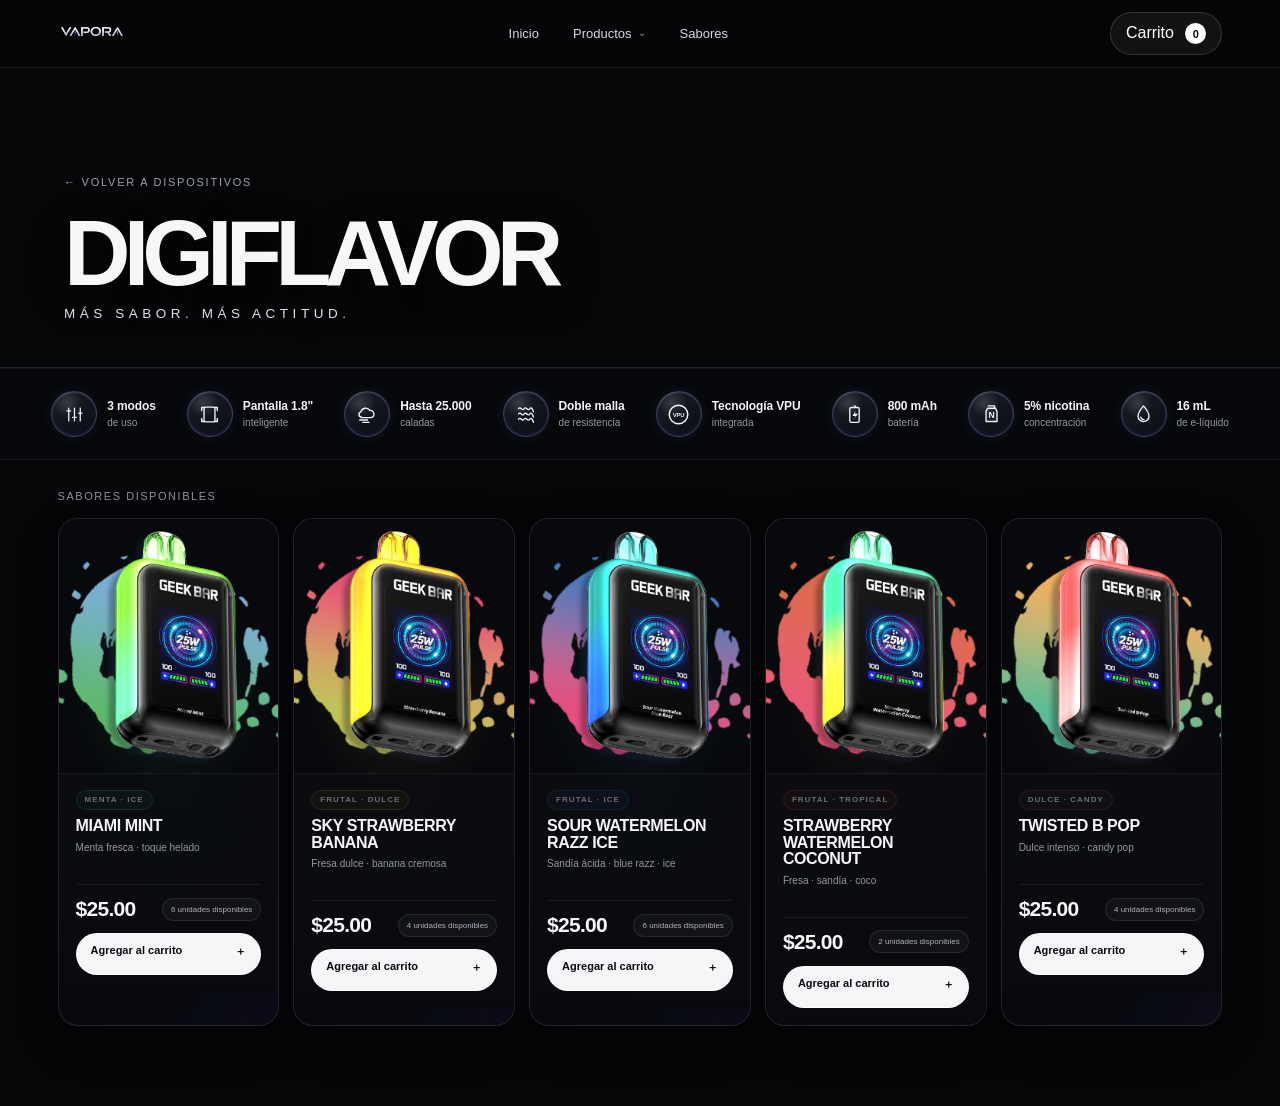
==== commit be18cc6c: "Update index.html" ====
--- a/digiflavor/index.html
+++ b/digiflavor/index.html
@@ -855,6 +855,144 @@
 .feature-icon.mesh svg{width:24px;height:24px}
 .feature-icon.vpu svg{width:27px;height:27px}
 
+
+/* ===== VAPORA FLAVOR CARDS V4 ===== */
+.grid{
+  gap:14px !important;
+}
+.product-card{
+  --accent: 120,190,255;
+  position:relative !important;
+  overflow:hidden !important;
+  border-radius:20px !important;
+  border:1px solid rgba(255,255,255,.11) !important;
+  background:linear-gradient(180deg,#090b0f 0%,#07090d 100%) !important;
+  box-shadow:0 16px 40px rgba(0,0,0,.24) !important;
+  transition:transform .28s ease,border-color .28s ease,box-shadow .28s ease !important;
+}
+.product-card:nth-child(1){--accent:84,255,170}
+.product-card:nth-child(2){--accent:255,191,70}
+.product-card:nth-child(3){--accent:70,196,255}
+.product-card:nth-child(4){--accent:255,110,95}
+.product-card:nth-child(5){--accent:255,105,135}
+.product-card::after{
+  content:"";
+  position:absolute;
+  left:12%;
+  right:12%;
+  top:42%;
+  height:32%;
+  z-index:0;
+  pointer-events:none;
+  background:radial-gradient(ellipse,rgba(var(--accent),.10),transparent 68%);
+  filter:blur(20px);
+}
+.product-card:hover{
+  transform:translateY(-5px) !important;
+  border-color:rgba(var(--accent),.28) !important;
+  box-shadow:0 22px 55px rgba(0,0,0,.38),0 0 26px rgba(var(--accent),.055) !important;
+}
+.product-visual.real-product{
+  position:relative;
+  z-index:1;
+  height:255px !important;
+  padding:0 !important;
+  overflow:hidden;
+  background:
+    radial-gradient(circle at 50% 72%,rgba(var(--accent),.09),transparent 46%),
+    #07090c !important;
+  border-bottom:1px solid rgba(255,255,255,.07);
+}
+.product-visual.real-product img{
+  width:100% !important;
+  height:100% !important;
+  object-fit:cover !important;
+  transform:scale(1.01) !important;
+  transition:transform .35s cubic-bezier(.2,.7,.2,1) !important;
+}
+.product-card:hover .product-visual.real-product img{
+  transform:scale(1.045) !important;
+}
+.product-info{
+  position:relative;
+  z-index:2;
+  min-height:218px !important;
+  padding:16px 17px 17px !important;
+  display:flex !important;
+  flex-direction:column !important;
+  background:linear-gradient(180deg,rgba(10,12,16,.93),rgba(8,10,14,.98));
+}
+.product-info .eyebrow,
+.product-eyebrow{
+  width:max-content;
+  margin:0 0 8px !important;
+  padding:5px 8px !important;
+  border:1px solid rgba(var(--accent),.18);
+  border-radius:999px;
+  background:rgba(var(--accent),.055);
+  color:rgba(235,240,247,.72) !important;
+  font-size:8px !important;
+  font-weight:650 !important;
+  line-height:1 !important;
+  letter-spacing:.13em !important;
+}
+.product-info h2{
+  min-height:0 !important;
+  margin:0 0 6px !important;
+  color:#f6f7f9;
+  font-size:16px !important;
+  line-height:1.04 !important;
+  font-weight:800 !important;
+  letter-spacing:-.025em !important;
+}
+.flavor-copy{
+  min-height:30px !important;
+  margin:0 0 13px !important;
+  color:#9298a3 !important;
+  font-size:10px !important;
+  line-height:1.45 !important;
+}
+.meta{
+  margin-top:auto !important;
+  margin-bottom:12px !important;
+  padding-top:12px !important;
+  border-top:1px solid rgba(255,255,255,.065) !important;
+}
+.meta strong{
+  font-size:21px !important;
+  letter-spacing:-.035em !important;
+}
+.stock{
+  padding:6px 8px !important;
+  border-radius:999px !important;
+  border:1px solid rgba(255,255,255,.09) !important;
+  background:rgba(255,255,255,.035) !important;
+  color:#aeb3bd !important;
+  font-size:8px !important;
+}
+.add{
+  min-height:42px !important;
+  padding:10px 14px !important;
+  border-radius:999px !important;
+  background:#f5f6f8 !important;
+  color:#090a0d !important;
+  border:1px solid rgba(255,255,255,.9) !important;
+  transition:transform .2s ease,box-shadow .2s ease,background .2s ease !important;
+}
+.add:hover{
+  transform:translateY(-1px);
+  background:#fff !important;
+  box-shadow:0 7px 20px rgba(255,255,255,.08);
+}
+.add.added{
+  background:rgba(var(--accent),.12) !important;
+  color:#f7f8fa !important;
+  border-color:rgba(var(--accent),.32) !important;
+}
+@media(max-width:760px){
+  .product-visual.real-product{height:250px !important}
+}
+
 </style>
 </head>
 <body>
@@ -909,9 +1047,9 @@
         <article class="product-card">
           <div class="product-visual real-product" aria-label="Miami Mint"><img src="MiamiMint.png" alt="Digiflavor Miami Mint" loading="lazy" decoding="async"></div>
           <div class="product-info">
-            <p class="eyebrow">GEEK BAR · DIGIFLAVOR</p>
+            <p class="eyebrow">MENTA · ICE</p>
             <h2>Miami Mint</h2>
-            <p class="flavor-copy">Menta fresca, limpia y refrescante.</p>
+            <p class="flavor-copy">Menta fresca · toque helado</p>
             <div class="meta">
               <strong>$25.00</strong>
               <span class="stock">6 unidades disponibles</span>
@@ -923,9 +1061,9 @@
         <article class="product-card">
           <div class="product-visual real-product" aria-label="Sky Strawberry Banana"><img src="StrawberryBanana.png" alt="Digiflavor Sky Strawberry Banana" loading="lazy" decoding="async"></div>
           <div class="product-info">
-            <p class="eyebrow">GEEK BAR · DIGIFLAVOR</p>
+            <p class="eyebrow">FRUTAL · DULCE</p>
             <h2>Sky Strawberry Banana</h2>
-            <p class="flavor-copy">Fresa y banana en un perfil dulce y cremoso.</p>
+            <p class="flavor-copy">Fresa dulce · banana cremosa</p>
             <div class="meta">
               <strong>$25.00</strong>
               <span class="stock">4 unidades disponibles</span>
@@ -937,9 +1075,9 @@
         <article class="product-card">
           <div class="product-visual real-product" aria-label="Sour Watermelon Razz Ice"><img src="SourWatermelonBlueRazz.png" alt="Digiflavor Sour Watermelon Razz Ice" loading="lazy" decoding="async"></div>
           <div class="product-info">
-            <p class="eyebrow">GEEK BAR · DIGIFLAVOR</p>
+            <p class="eyebrow">FRUTAL · ICE</p>
             <h2>Sour Watermelon Razz Ice</h2>
-            <p class="flavor-copy">Sandía ácida, frutos azules y un toque ice.</p>
+            <p class="flavor-copy">Sandía ácida · blue razz · ice</p>
             <div class="meta">
               <strong>$25.00</strong>
               <span class="stock">6 unidades disponibles</span>
@@ -951,9 +1089,9 @@
         <article class="product-card">
           <div class="product-visual real-product" aria-label="Strawberry Watermelon Coconut"><img src="StrawberryWatermelonCoconut.png" alt="Digiflavor Strawberry Watermelon Coconut" loading="lazy" decoding="async"></div>
           <div class="product-info">
-            <p class="eyebrow">GEEK BAR · DIGIFLAVOR</p>
+            <p class="eyebrow">FRUTAL · TROPICAL</p>
             <h2>Strawberry Watermelon Coconut</h2>
-            <p class="flavor-copy">Fresa, sandía y coco en una mezcla tropical.</p>
+            <p class="flavor-copy">Fresa · sandía · coco</p>
             <div class="meta">
               <strong>$25.00</strong>
               <span class="stock low">2 unidades disponibles</span>
@@ -965,9 +1103,9 @@
         <article class="product-card">
           <div class="product-visual real-product" aria-label="Twisted B Pop"><img src="TwistedB-Pop.png" alt="Digiflavor Twisted B Pop" loading="lazy" decoding="async"></div>
           <div class="product-info">
-            <p class="eyebrow">GEEK BAR · DIGIFLAVOR</p>
+            <p class="eyebrow">DULCE · CANDY</p>
             <h2>Twisted B Pop</h2>
-            <p class="flavor-copy">Dulce, intenso y con vibra de candy pop.</p>
+            <p class="flavor-copy">Dulce intenso · candy pop</p>
             <div class="meta">
               <strong>$25.00</strong>
               <span class="stock">4 unidades disponibles</span>
@@ -1022,5 +1160,22 @@
 function closeDrawer(){drawer.classList.remove("open");overlay.classList.remove("open")}
 document.getElementById("cartButton").onclick=openCart;document.getElementById("closeCart").onclick=closeDrawer;overlay.onclick=closeDrawer;renderCart();
 </script>
+
+<script>
+document.addEventListener('click', function(e){
+  const btn = e.target.closest('.add');
+  if(!btn) return;
+  const original = btn.innerHTML;
+  setTimeout(function(){
+    btn.classList.add('added');
+    btn.innerHTML = '<span>✓ Agregado</span><span>✓</span>';
+    setTimeout(function(){
+      btn.classList.remove('added');
+      btn.innerHTML = original;
+    }, 1100);
+  }, 0);
+});
+</script>
+
 </body>
 </html>
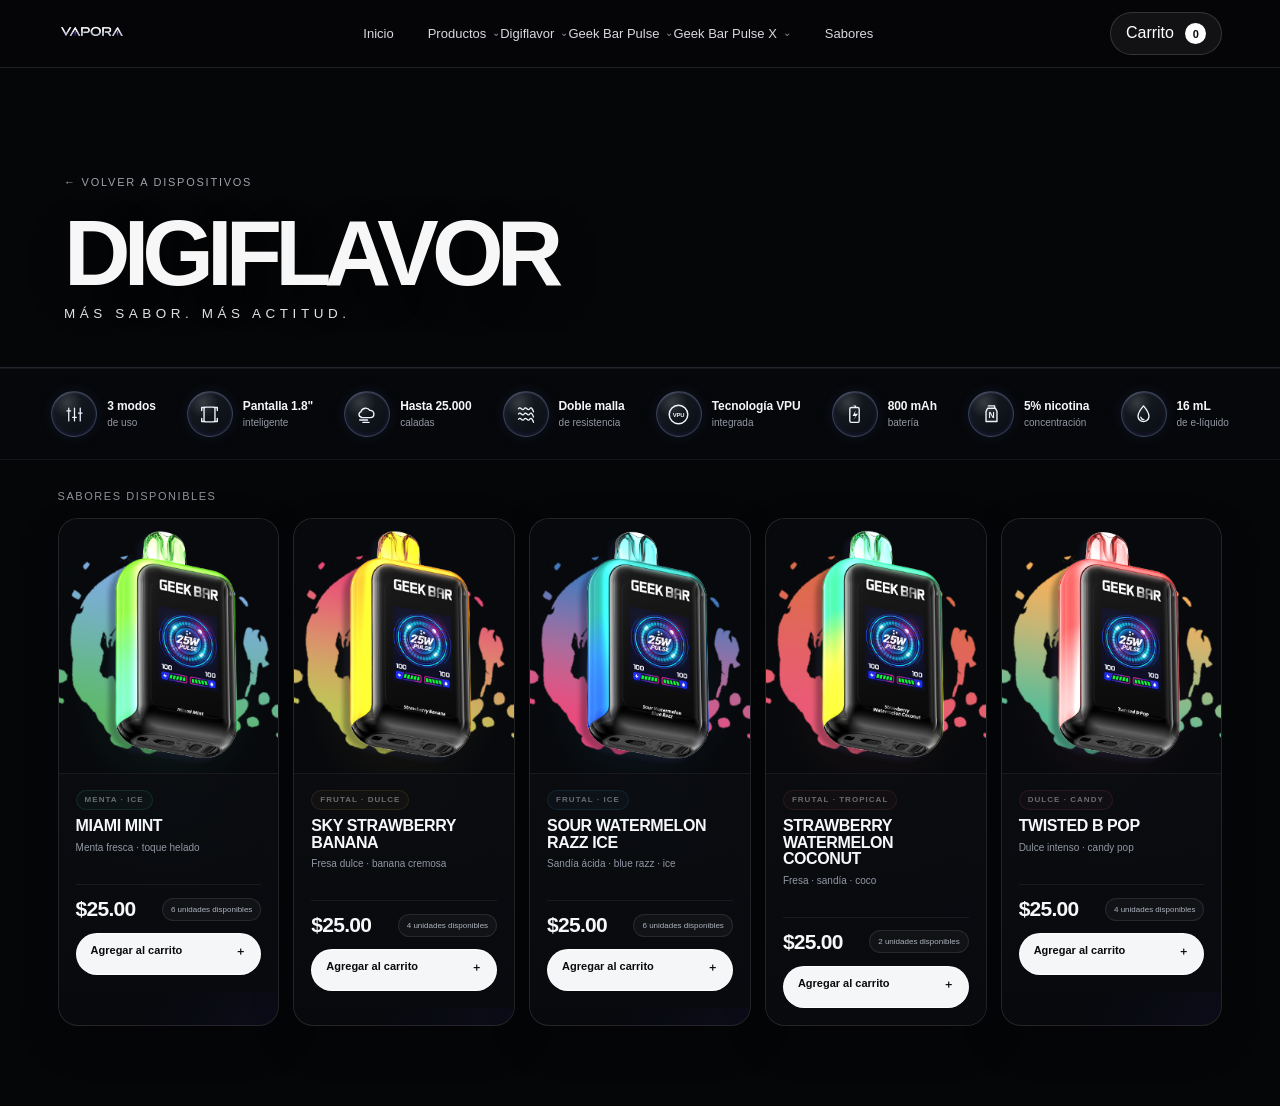
==== commit c7152cb2: "Add files via upload" ====
--- a/digiflavor/index.html
+++ b/digiflavor/index.html
@@ -1003,9 +1003,13 @@
 <div class="products-menu">
 <a class="all-products" href="../productos.html">Todos los productos</a>
 <div class="divider"></div>
+<a href="../digiflavor/">Digiflavor</a>
+<a href="../pulse/">Geek Bar Pulse</a>
+<a href="../pulse-x/">Geek Bar Pulse X</a>
+</div>
 <a href="./">Digiflavor</a>
-<a href="../pulse.html">Geek Bar Pulse</a>
-<a href="../pulse-x.html">Geek Bar Pulse X</a>
+<a href="../pulse/">Geek Bar Pulse</a>
+<a href="../pulse-x/">Geek Bar Pulse X</a>
 </div>
 </div><a href="../index.html#sabores">Sabores</a></nav>
   <button class="cart-button" id="cartButton">Carrito <span class="cart-count" id="cartCount">0</span></button>
@@ -1178,4 +1182,4 @@
 </script>
 
 </body>
-</html>
+</html>
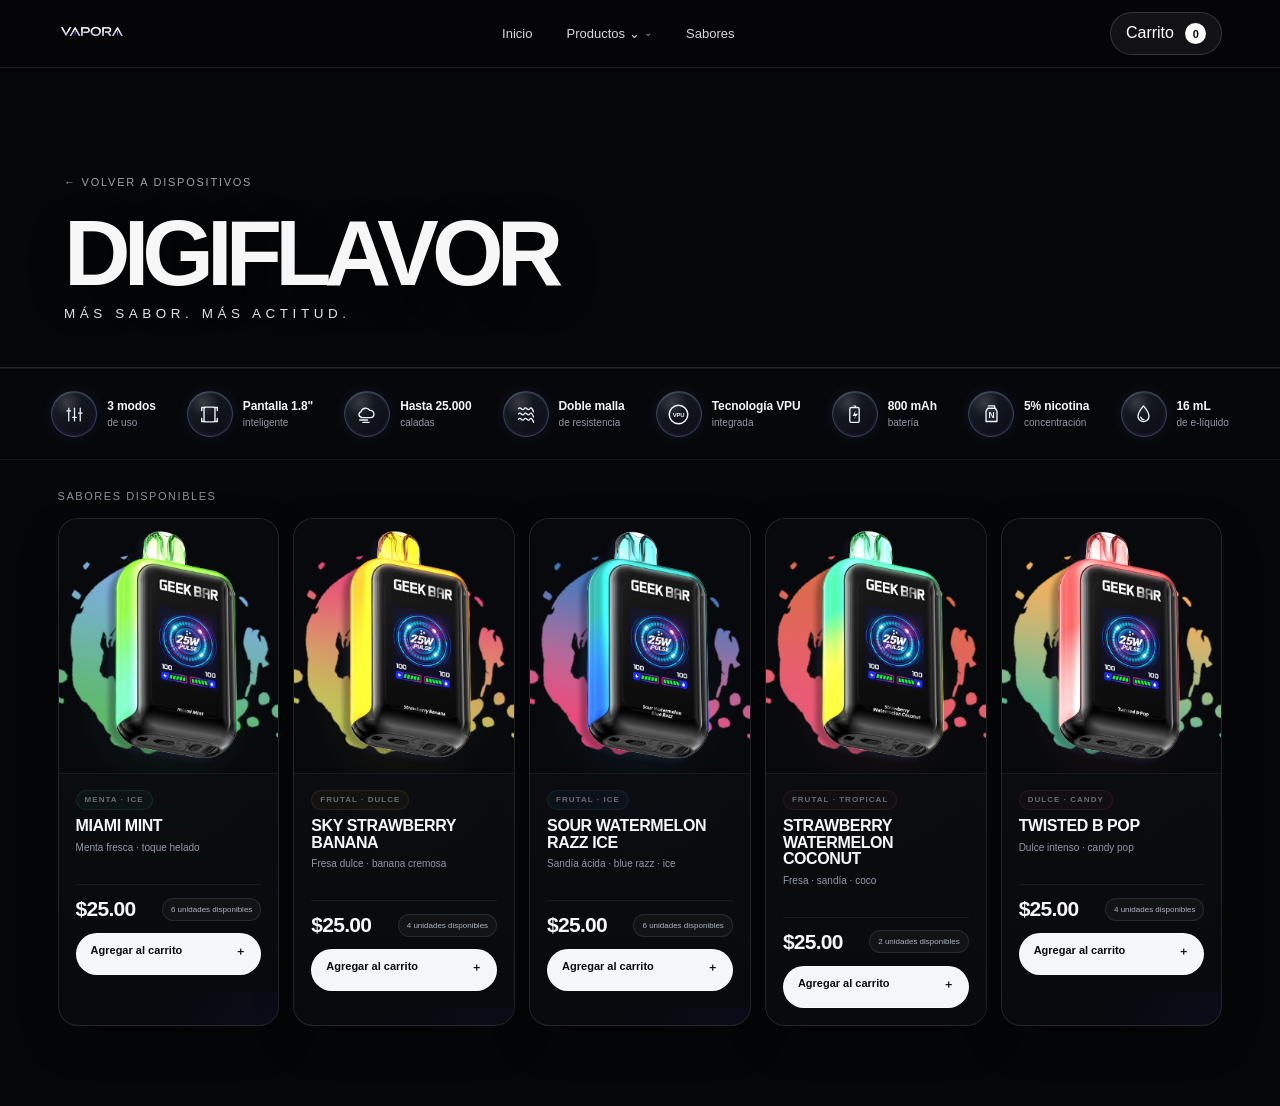
==== commit d136b06c: "Add files via upload" ====
--- a/digiflavor/index.html
+++ b/digiflavor/index.html
@@ -993,21 +993,70 @@
   .product-visual.real-product{height:250px !important}
 }
 
+
+/* ===== VAPORA DROPDOWN STRUCTURE FIX ===== */
+header nav{overflow:visible !important}
+header .nav-products{
+  position:relative !important;
+  display:inline-flex !important;
+  align-items:center !important;
+  padding:18px 0 !important;
+  margin:-18px 0 !important;
+  overflow:visible !important;
+}
+header .nav-products > .products-trigger{
+  display:inline-flex !important;
+  align-items:center !important;
+  gap:4px !important;
+}
+header .nav-products .products-menu{
+  position:absolute !important;
+  top:100% !important;
+  left:50% !important;
+  margin-top:0 !important;
+  min-width:220px !important;
+  display:flex !important;
+  flex-direction:column !important;
+  opacity:0 !important;
+  visibility:hidden !important;
+  pointer-events:none !important;
+  transform:translate(-50%,8px) !important;
+  z-index:10050 !important;
+}
+header .nav-products::before{
+  content:"" !important;
+  position:absolute !important;
+  top:100% !important;
+  left:-55px !important;
+  width:calc(100% + 110px) !important;
+  height:16px !important;
+  background:transparent !important;
+  pointer-events:auto !important;
+}
+header .nav-products:hover > .products-menu,
+header .nav-products:focus-within > .products-menu,
+header .nav-products > .products-menu:hover{
+  opacity:1 !important;
+  visibility:visible !important;
+  pointer-events:auto !important;
+  transform:translate(-50%,0) !important;
+}
+header .products-menu > a{
+  display:block !important;
+  width:100% !important;
+}
+
 </style>
 </head>
 <body>
 <header>
   <a href="../index.html"><img class="logo" src="../LOGO.png" alt="VAPORA"></a>
   <nav><a href="../index.html">Inicio</a><div class="nav-products">
-<a href="../productos.html">Productos</a>
+<a class="products-trigger" href="../productos.html">Productos <span class="chevron">⌄</span></a>
 <div class="products-menu">
 <a class="all-products" href="../productos.html">Todos los productos</a>
 <div class="divider"></div>
 <a href="../digiflavor/">Digiflavor</a>
-<a href="../pulse/">Geek Bar Pulse</a>
-<a href="../pulse-x/">Geek Bar Pulse X</a>
-</div>
-<a href="./">Digiflavor</a>
 <a href="../pulse/">Geek Bar Pulse</a>
 <a href="../pulse-x/">Geek Bar Pulse X</a>
 </div>
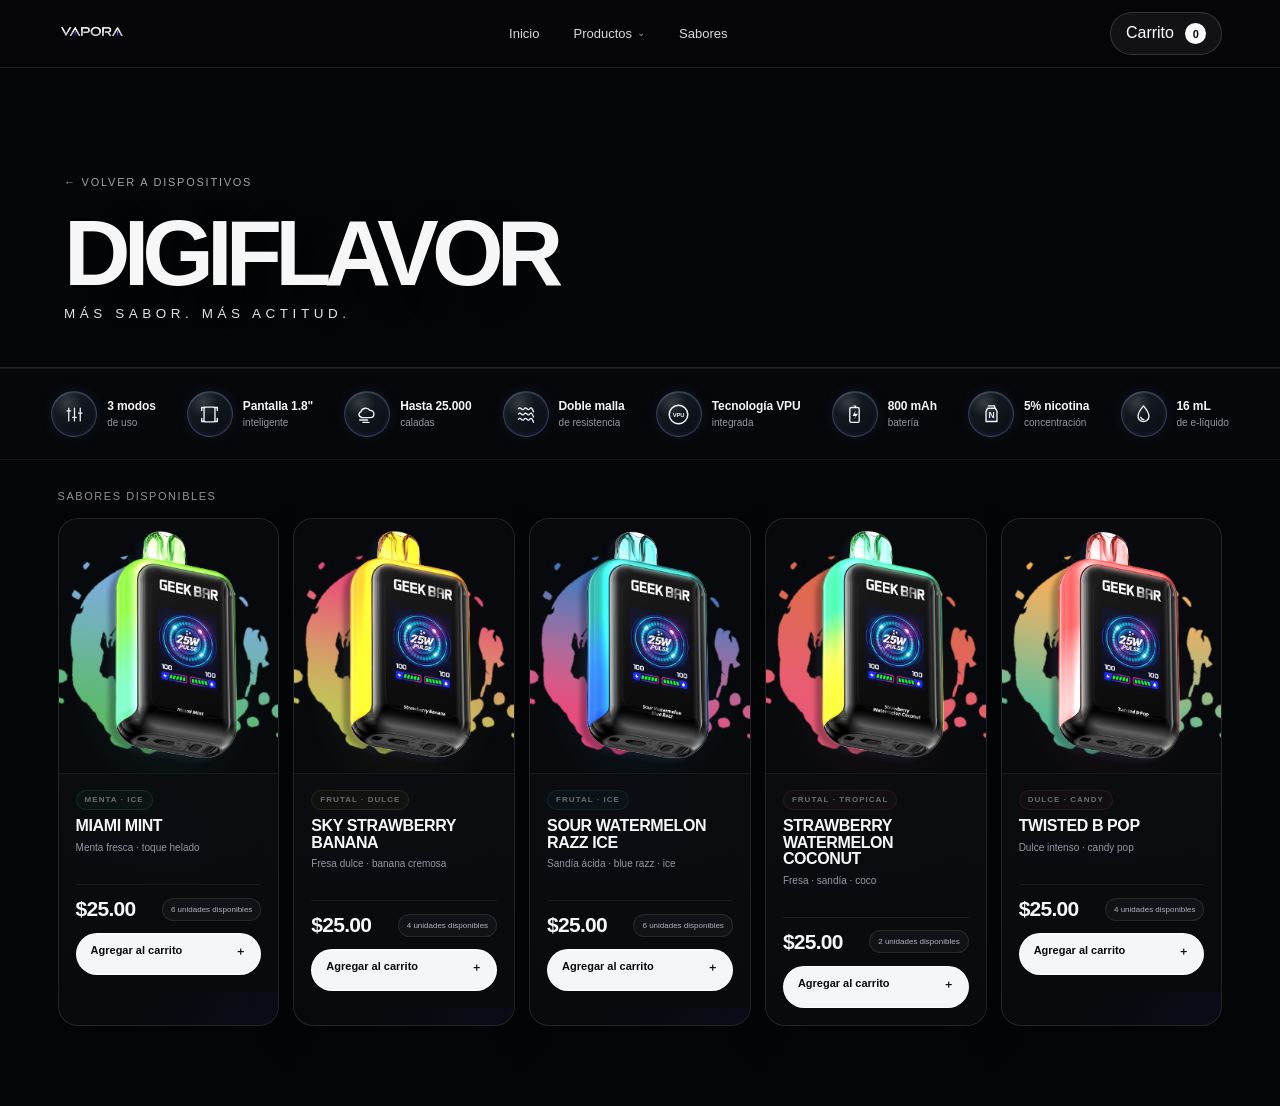
==== commit f69ca506: "Add files via upload" ====
--- a/digiflavor/index.html
+++ b/digiflavor/index.html
@@ -994,73 +994,53 @@
 }
 
 
-/* ===== VAPORA DROPDOWN STRUCTURE FIX ===== */
-header nav{overflow:visible !important}
+/* ===== DROPDOWN VAPORA: ESTRUCTURA CANÓNICA ===== */
+header{overflow:visible!important;z-index:9999!important}
+header nav{overflow:visible!important}
 header .nav-products{
-  position:relative !important;
-  display:inline-flex !important;
-  align-items:center !important;
-  padding:18px 0 !important;
-  margin:-18px 0 !important;
-  overflow:visible !important;
-}
-header .nav-products > .products-trigger{
-  display:inline-flex !important;
-  align-items:center !important;
-  gap:4px !important;
-}
+ position:relative!important;display:inline-flex!important;align-items:center!important;
+ padding:18px 0!important;margin:-18px 0!important;overflow:visible!important
+}
+header .nav-products>a:first-child{display:inline-flex!important;align-items:center!important;gap:5px!important}
+header .nav-products>a:first-child::after{content:"⌄";font-size:10px;opacity:.65}
 header .nav-products .products-menu{
-  position:absolute !important;
-  top:100% !important;
-  left:50% !important;
-  margin-top:0 !important;
-  min-width:220px !important;
-  display:flex !important;
-  flex-direction:column !important;
-  opacity:0 !important;
-  visibility:hidden !important;
-  pointer-events:none !important;
-  transform:translate(-50%,8px) !important;
-  z-index:10050 !important;
+ position:absolute!important;top:100%!important;left:50%!important;margin-top:0!important;
+ min-width:225px!important;display:flex!important;flex-direction:column!important;
+ opacity:0!important;visibility:hidden!important;pointer-events:none!important;
+ transform:translate(-50%,8px)!important;z-index:10050!important
 }
 header .nav-products::before{
-  content:"" !important;
-  position:absolute !important;
-  top:100% !important;
-  left:-55px !important;
-  width:calc(100% + 110px) !important;
-  height:16px !important;
-  background:transparent !important;
-  pointer-events:auto !important;
-}
-header .nav-products:hover > .products-menu,
-header .nav-products:focus-within > .products-menu,
-header .nav-products > .products-menu:hover{
-  opacity:1 !important;
-  visibility:visible !important;
-  pointer-events:auto !important;
-  transform:translate(-50%,0) !important;
-}
-header .products-menu > a{
-  display:block !important;
-  width:100% !important;
-}
+ content:""!important;position:absolute!important;top:100%!important;left:-55px!important;
+ width:calc(100% + 110px)!important;height:16px!important;background:transparent!important;
+ pointer-events:auto!important
+}
+header .nav-products:hover>.products-menu,
+header .nav-products:focus-within>.products-menu,
+header .nav-products>.products-menu:hover{
+ opacity:1!important;visibility:visible!important;pointer-events:auto!important;
+ transform:translate(-50%,0)!important
+}
+header .products-menu>a{display:block!important;width:100%!important}
 
 </style>
 </head>
 <body>
 <header>
   <a href="../index.html"><img class="logo" src="../LOGO.png" alt="VAPORA"></a>
-  <nav><a href="../index.html">Inicio</a><div class="nav-products">
-<a class="products-trigger" href="../productos.html">Productos <span class="chevron">⌄</span></a>
-<div class="products-menu">
-<a class="all-products" href="../productos.html">Todos los productos</a>
-<div class="divider"></div>
-<a href="../digiflavor/">Digiflavor</a>
-<a href="../pulse/">Geek Bar Pulse</a>
-<a href="../pulse-x/">Geek Bar Pulse X</a>
+  <nav>
+<a href="../index.html">Inicio</a>
+<div class="nav-products">
+  <a href="../productos.html">Productos</a>
+  <div class="products-menu">
+    <a class="all-products" href="../productos.html">Todos los productos</a>
+    <div class="divider"></div>
+    <a href="../digiflavor/">Digiflavor</a>
+    <a href="../pulse/">Geek Bar Pulse</a>
+    <a href="../pulse-x/">Geek Bar Pulse X</a>
+  </div>
 </div>
-</div><a href="../index.html#sabores">Sabores</a></nav>
+<a href="../index.html#sabores">Sabores</a>
+</nav>
   <button class="cart-button" id="cartButton">Carrito <span class="cart-count" id="cartCount">0</span></button>
 </header>
 
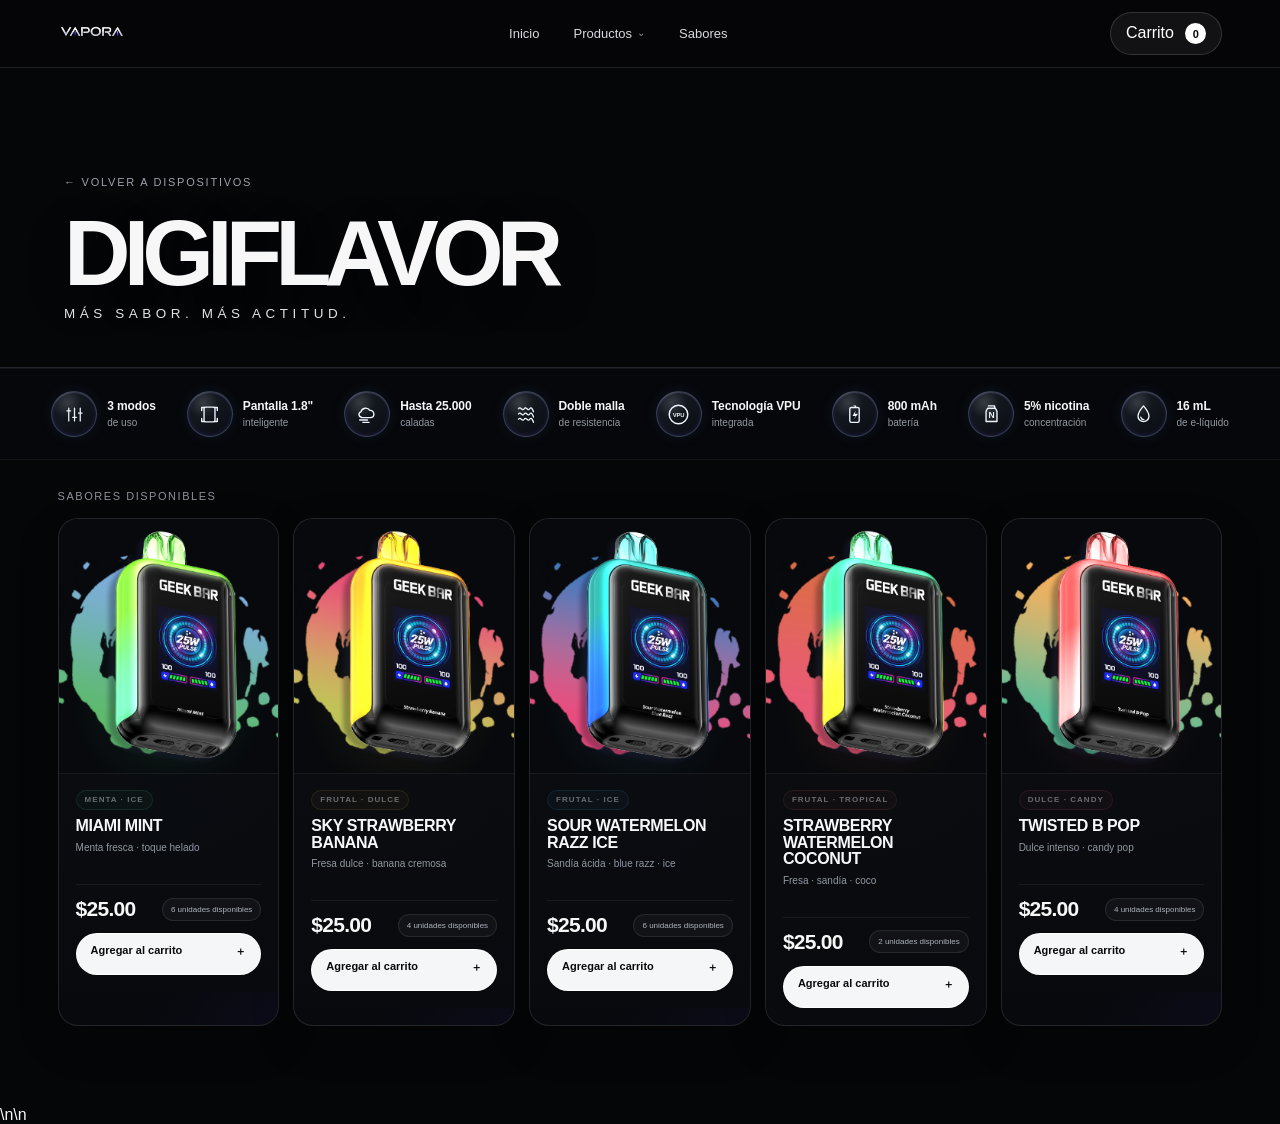
==== commit 2095658e: "Add files via upload" ====
--- a/digiflavor/index.html
+++ b/digiflavor/index.html
@@ -1154,7 +1154,7 @@
   <div class="cart-items" id="cartItems"></div>
   <div class="cart-footer">
     <div class="total"><span>Total</span><strong id="cartTotal">$0.00</strong></div>
-    <button class="checkout" onclick="alert('El checkout se conectará en el siguiente paso.')">Continuar compra</button>
+    <button class="checkout" type="button">Continuar compra</button>
     <p class="notice">La disponibilidad se controla según el inventario cargado en el catálogo.</p>
   </div>
 </aside>
@@ -1210,5 +1210,6 @@
 });
 </script>
 
+\n<script id="vapora-payphone-checkout">\n(() => {\n  const API = "https://vapora-payments.dalexmendoza20.workers.dev";\n  const checkout = document.querySelector('.checkout');\n  if (!checkout) return;\n\n  checkout.removeAttribute('onclick');\n  checkout.type = 'button';\n\n  const style = document.createElement('style');\n  style.textContent = `\n    .vapora-pay-overlay{position:fixed;inset:0;z-index:20000;background:rgba(0,0,0,.72);backdrop-filter:blur(8px);display:grid;place-items:center;padding:20px}\n    .vapora-pay-box{width:min(430px,100%);background:#0b0d11;border:1px solid rgba(255,255,255,.14);border-radius:22px;padding:24px;box-shadow:0 30px 90px rgba(0,0,0,.55)}\n    .vapora-pay-box h3{margin:0 0 8px;font-size:22px}.vapora-pay-box p{margin:0 0 18px;color:#9da2ac;font-size:12px;line-height:1.5}\n    .vapora-pay-options{display:grid;gap:10px}.vapora-pay-options button{border:1px solid rgba(255,255,255,.12);border-radius:14px;padding:14px 16px;font-weight:800;cursor:pointer}\n    .vapora-pay-card{background:#fff;color:#08090c}.vapora-pay-phone{background:#171a20;color:#fff}.vapora-pay-cancel{margin-top:10px;width:100%;background:transparent!important;color:#858b95!important}\n    .checkout[disabled]{opacity:.55;cursor:wait}\n  `;\n  document.head.appendChild(style);\n\n  function showPaymentChoice(data){\n    const el=document.createElement('div');\n    el.className='vapora-pay-overlay';\n    el.innerHTML=`<div class="vapora-pay-box"><h3>Elige cómo pagar</h3><p>Tu pago será procesado de forma segura por PayPhone.</p><div class="vapora-pay-options"><button class="vapora-pay-card">Pagar con tarjeta</button><button class="vapora-pay-phone">Pagar con PayPhone</button></div><button class="vapora-pay-cancel">Cancelar</button></div>`;\n    document.body.appendChild(el);\n    el.querySelector('.vapora-pay-card').onclick=()=>location.href=data.payWithCard;\n    el.querySelector('.vapora-pay-phone').onclick=()=>location.href=data.payWithPayPhone;\n    el.querySelector('.vapora-pay-cancel').onclick=()=>el.remove();\n    el.addEventListener('click',e=>{if(e.target===el)el.remove()});\n  }\n\n  checkout.addEventListener('click', async () => {\n    const currentCart = JSON.parse(localStorage.getItem('vaporaCart') || '{}');\n    if (!Object.keys(currentCart).length) { alert('Tu carrito está vacío.'); return; }\n    const original = checkout.textContent;\n    checkout.disabled = true;\n    checkout.textContent = 'Preparando pago…';\n    try {\n      const res = await fetch(API + '/prepare', {\n        method:'POST',\n        headers:{'Content-Type':'application/json'},\n        body:JSON.stringify({cart:currentCart})\n      });\n      const data = await res.json();\n      if (!res.ok || !data.ok) throw new Error(data.error || 'No fue posible preparar el pago.');\n      sessionStorage.setItem('vaporaPendingPayment', JSON.stringify({clientTransactionId:data.clientTransactionId,amount:data.amount,createdAt:Date.now()}));\n      showPaymentChoice(data);\n    } catch (err) {\n      alert(err.message || 'No fue posible conectar con el sistema de pagos.');\n    } finally {\n      checkout.disabled = false;\n      checkout.textContent = original;\n    }\n  });\n})();\n</script>\n
 </body>
 </html>
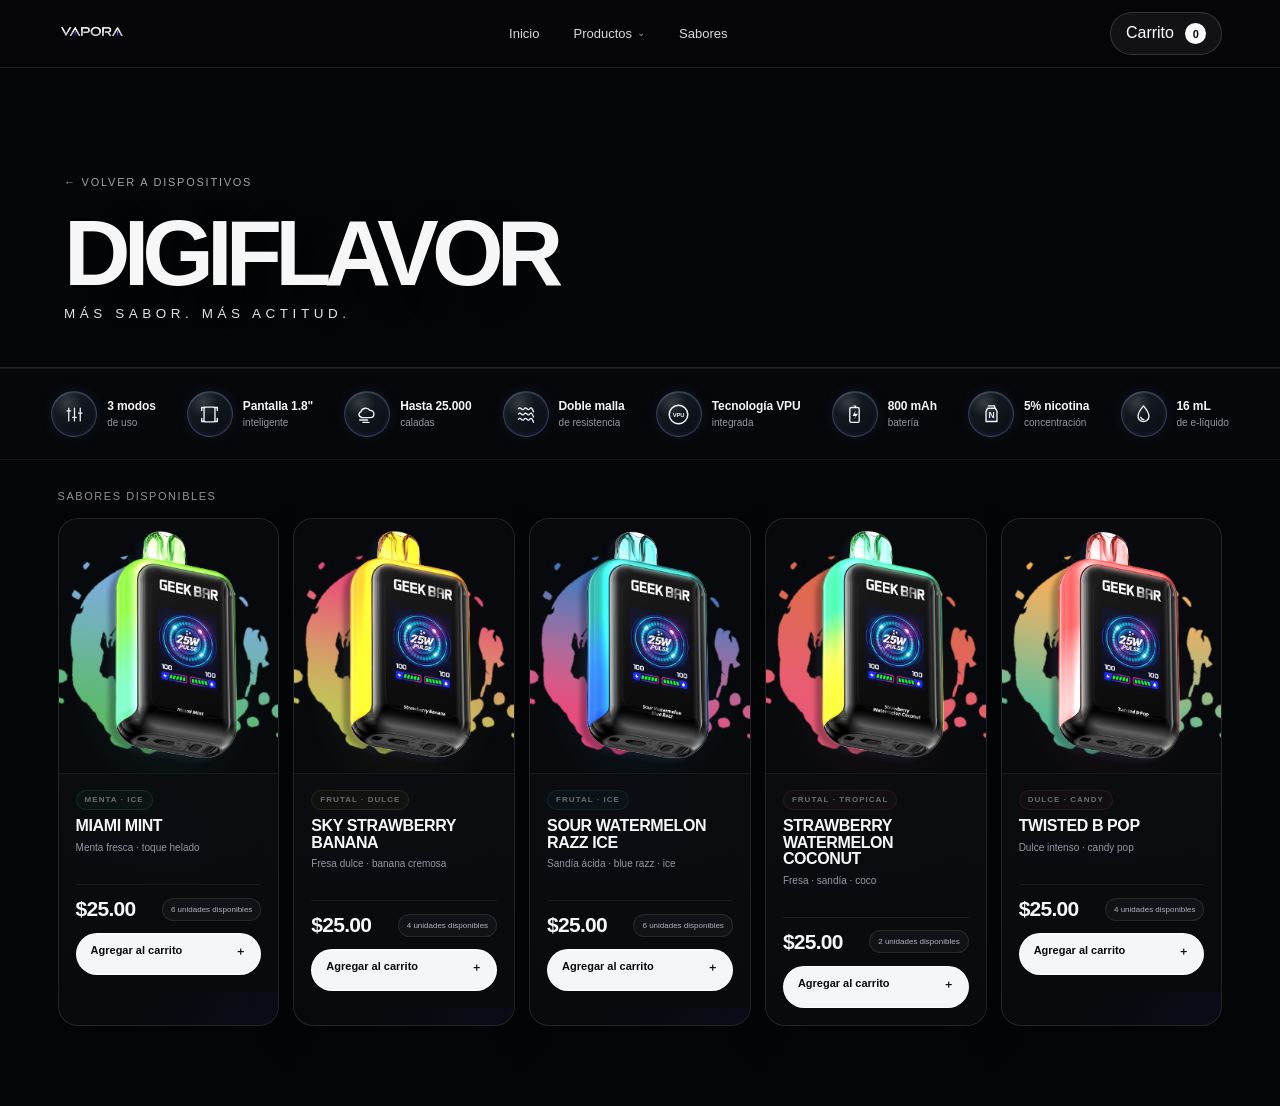
==== commit 0d3320d7: "Update index.html" ====
--- a/digiflavor/index.html
+++ b/digiflavor/index.html
@@ -1210,6 +1210,63 @@
 });
 </script>
 
-\n<script id="vapora-payphone-checkout">\n(() => {\n  const API = "https://vapora-payments.dalexmendoza20.workers.dev";\n  const checkout = document.querySelector('.checkout');\n  if (!checkout) return;\n\n  checkout.removeAttribute('onclick');\n  checkout.type = 'button';\n\n  const style = document.createElement('style');\n  style.textContent = `\n    .vapora-pay-overlay{position:fixed;inset:0;z-index:20000;background:rgba(0,0,0,.72);backdrop-filter:blur(8px);display:grid;place-items:center;padding:20px}\n    .vapora-pay-box{width:min(430px,100%);background:#0b0d11;border:1px solid rgba(255,255,255,.14);border-radius:22px;padding:24px;box-shadow:0 30px 90px rgba(0,0,0,.55)}\n    .vapora-pay-box h3{margin:0 0 8px;font-size:22px}.vapora-pay-box p{margin:0 0 18px;color:#9da2ac;font-size:12px;line-height:1.5}\n    .vapora-pay-options{display:grid;gap:10px}.vapora-pay-options button{border:1px solid rgba(255,255,255,.12);border-radius:14px;padding:14px 16px;font-weight:800;cursor:pointer}\n    .vapora-pay-card{background:#fff;color:#08090c}.vapora-pay-phone{background:#171a20;color:#fff}.vapora-pay-cancel{margin-top:10px;width:100%;background:transparent!important;color:#858b95!important}\n    .checkout[disabled]{opacity:.55;cursor:wait}\n  `;\n  document.head.appendChild(style);\n\n  function showPaymentChoice(data){\n    const el=document.createElement('div');\n    el.className='vapora-pay-overlay';\n    el.innerHTML=`<div class="vapora-pay-box"><h3>Elige cómo pagar</h3><p>Tu pago será procesado de forma segura por PayPhone.</p><div class="vapora-pay-options"><button class="vapora-pay-card">Pagar con tarjeta</button><button class="vapora-pay-phone">Pagar con PayPhone</button></div><button class="vapora-pay-cancel">Cancelar</button></div>`;\n    document.body.appendChild(el);\n    el.querySelector('.vapora-pay-card').onclick=()=>location.href=data.payWithCard;\n    el.querySelector('.vapora-pay-phone').onclick=()=>location.href=data.payWithPayPhone;\n    el.querySelector('.vapora-pay-cancel').onclick=()=>el.remove();\n    el.addEventListener('click',e=>{if(e.target===el)el.remove()});\n  }\n\n  checkout.addEventListener('click', async () => {\n    const currentCart = JSON.parse(localStorage.getItem('vaporaCart') || '{}');\n    if (!Object.keys(currentCart).length) { alert('Tu carrito está vacío.'); return; }\n    const original = checkout.textContent;\n    checkout.disabled = true;\n    checkout.textContent = 'Preparando pago…';\n    try {\n      const res = await fetch(API + '/prepare', {\n        method:'POST',\n        headers:{'Content-Type':'application/json'},\n        body:JSON.stringify({cart:currentCart})\n      });\n      const data = await res.json();\n      if (!res.ok || !data.ok) throw new Error(data.error || 'No fue posible preparar el pago.');\n      sessionStorage.setItem('vaporaPendingPayment', JSON.stringify({clientTransactionId:data.clientTransactionId,amount:data.amount,createdAt:Date.now()}));\n      showPaymentChoice(data);\n    } catch (err) {\n      alert(err.message || 'No fue posible conectar con el sistema de pagos.');\n    } finally {\n      checkout.disabled = false;\n      checkout.textContent = original;\n    }\n  });\n})();\n</script>\n
+
+<script id="vapora-payphone-checkout">
+(() => {
+  const API = "https://vapora-payments.dalexmendoza20.workers.dev";
+  const checkout = document.querySelector('.checkout');
+  if (!checkout) return;
+
+  checkout.removeAttribute('onclick');
+  checkout.type = 'button';
+
+  const style = document.createElement('style');
+  style.textContent = `
+    .vapora-pay-overlay{position:fixed;inset:0;z-index:20000;background:rgba(0,0,0,.72);backdrop-filter:blur(8px);display:grid;place-items:center;padding:20px}
+    .vapora-pay-box{width:min(430px,100%);background:#0b0d11;border:1px solid rgba(255,255,255,.14);border-radius:22px;padding:24px;box-shadow:0 30px 90px rgba(0,0,0,.55)}
+    .vapora-pay-box h3{margin:0 0 8px;font-size:22px}.vapora-pay-box p{margin:0 0 18px;color:#9da2ac;font-size:12px;line-height:1.5}
+    .vapora-pay-options{display:grid;gap:10px}.vapora-pay-options button{border:1px solid rgba(255,255,255,.12);border-radius:14px;padding:14px 16px;font-weight:800;cursor:pointer}
+    .vapora-pay-card{background:#fff;color:#08090c}.vapora-pay-phone{background:#171a20;color:#fff}.vapora-pay-cancel{margin-top:10px;width:100%;background:transparent!important;color:#858b95!important}
+    .checkout[disabled]{opacity:.55;cursor:wait}
+  `;
+  document.head.appendChild(style);
+
+  function showPaymentChoice(data){
+    const el=document.createElement('div');
+    el.className='vapora-pay-overlay';
+    el.innerHTML=`<div class="vapora-pay-box"><h3>Elige cómo pagar</h3><p>Tu pago será procesado de forma segura por PayPhone.</p><div class="vapora-pay-options"><button class="vapora-pay-card">Pagar con tarjeta</button><button class="vapora-pay-phone">Pagar con PayPhone</button></div><button class="vapora-pay-cancel">Cancelar</button></div>`;
+    document.body.appendChild(el);
+    el.querySelector('.vapora-pay-card').onclick=()=>location.href=data.payWithCard;
+    el.querySelector('.vapora-pay-phone').onclick=()=>location.href=data.payWithPayPhone;
+    el.querySelector('.vapora-pay-cancel').onclick=()=>el.remove();
+    el.addEventListener('click',e=>{if(e.target===el)el.remove()});
+  }
+
+  checkout.addEventListener('click', async () => {
+    const currentCart = JSON.parse(localStorage.getItem('vaporaCart') || '{}');
+    if (!Object.keys(currentCart).length) { alert('Tu carrito está vacío.'); return; }
+    const original = checkout.textContent;
+    checkout.disabled = true;
+    checkout.textContent = 'Preparando pago…';
+    try {
+      const res = await fetch(API + '/prepare', {
+        method:'POST',
+        headers:{'Content-Type':'application/json'},
+        body:JSON.stringify({cart:currentCart})
+      });
+      const data = await res.json();
+      if (!res.ok || !data.ok) throw new Error(data.error || 'No fue posible preparar el pago.');
+      sessionStorage.setItem('vaporaPendingPayment', JSON.stringify({clientTransactionId:data.clientTransactionId,amount:data.amount,createdAt:Date.now()}));
+      showPaymentChoice(data);
+    } catch (err) {
+      alert(err.message || 'No fue posible conectar con el sistema de pagos.');
+    } finally {
+      checkout.disabled = false;
+      checkout.textContent = original;
+    }
+  });
+})();
+</script>
+
 </body>
-</html>+</html>
